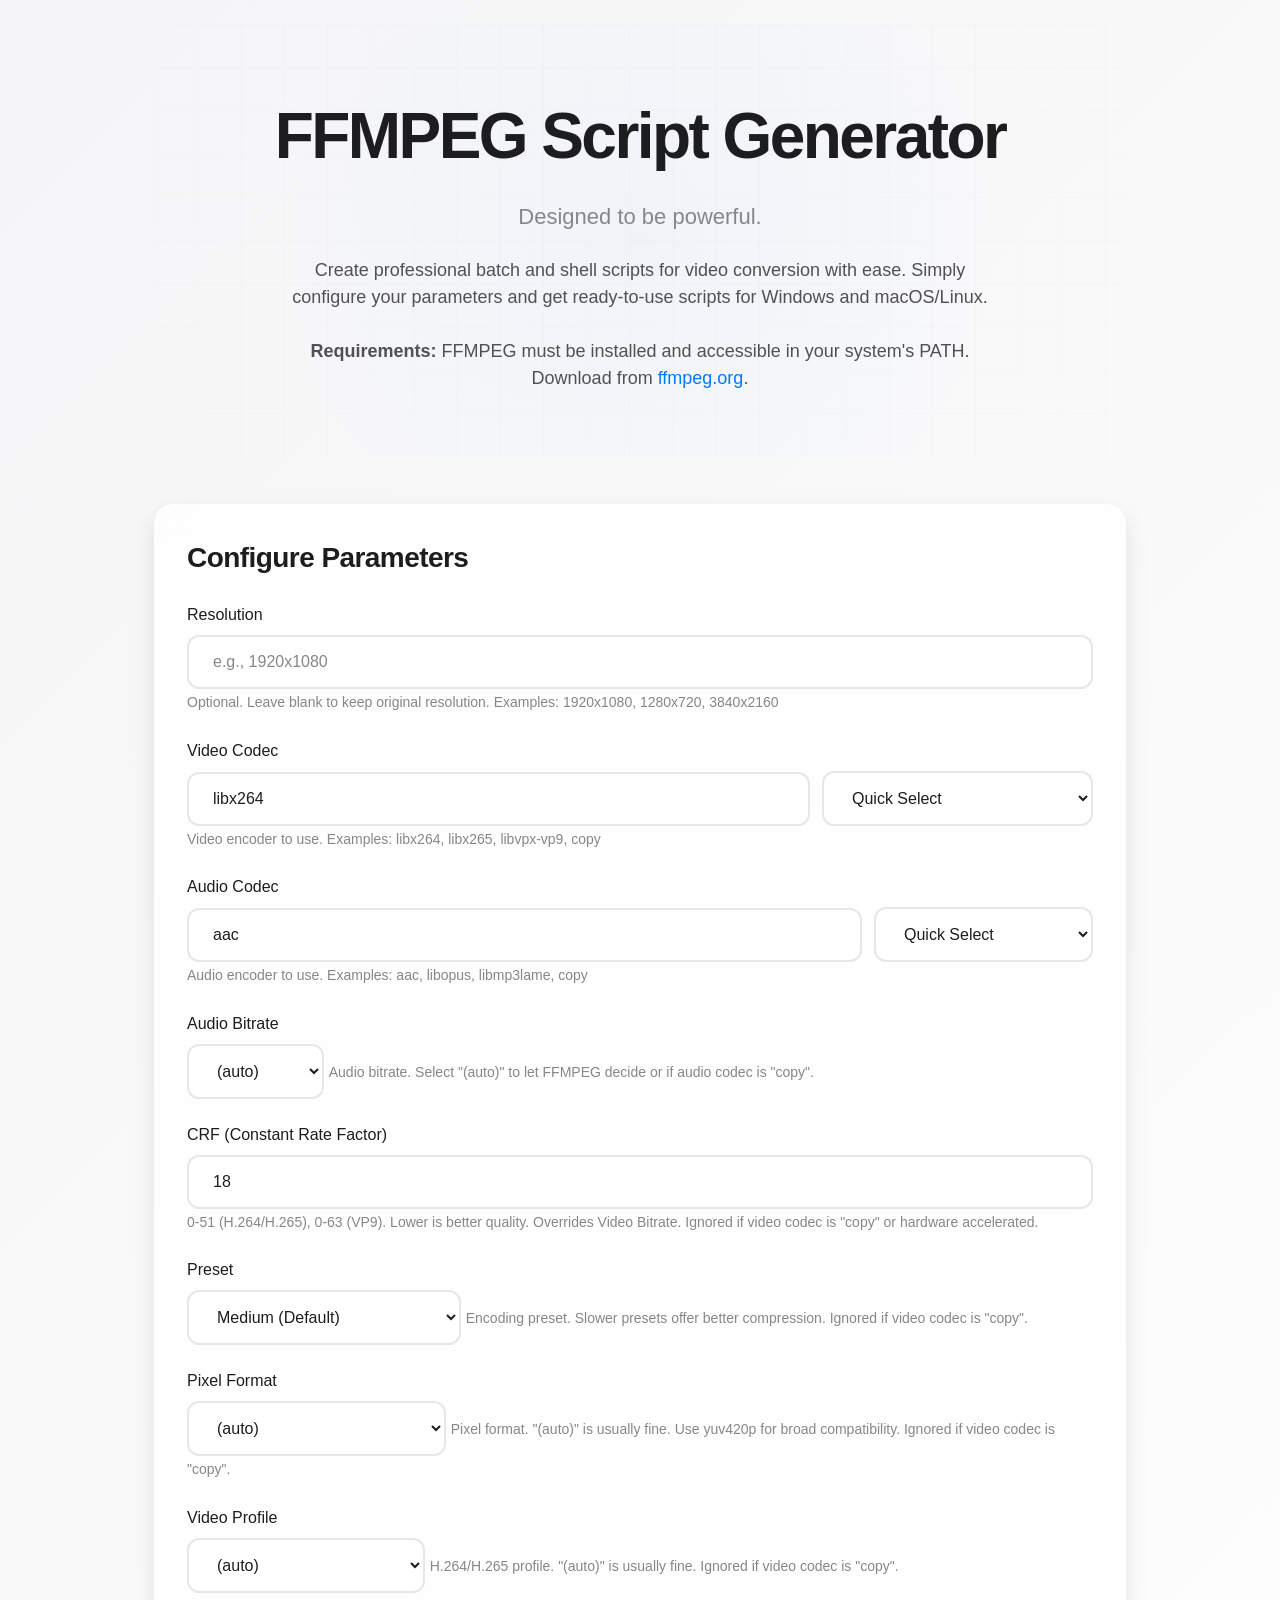
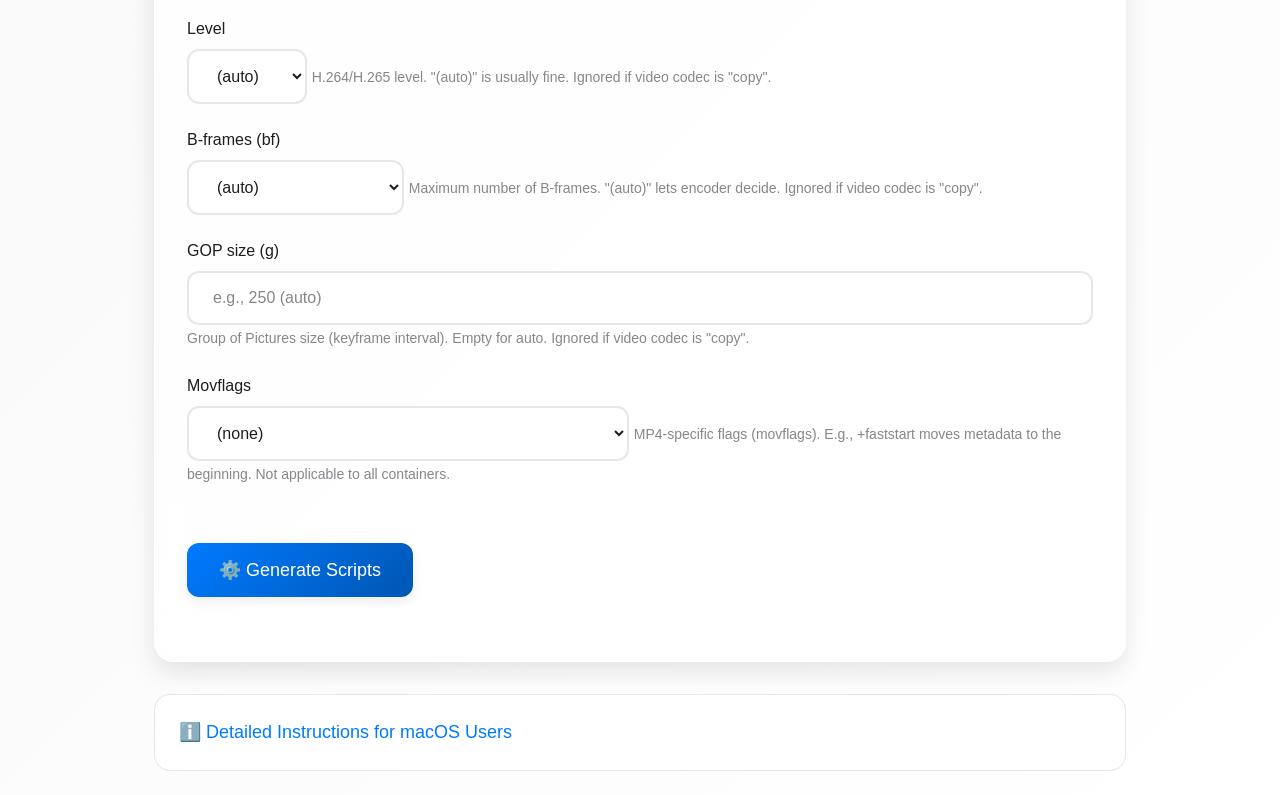
==== index.html @ 4f5d2913 "I've made an update to help diagnose the blank page issue you're experiencing. For this diagnostic s" ====
<!DOCTYPE html>
<html lang="en">
<head>
    <meta charset="UTF-8">
    <meta name="viewport" content="width=device-width, initial-scale=1.0">
    <title>FFMPEG Batch/Shell Script Generator</title>
    <style>
/* Apple-inspired Design System */
:root {
    --apple-black: #1d1d1f;
    --apple-gray-1: #86868b;
    --apple-gray-2: #515154;
    --apple-gray-3: #424245;
    --apple-gray-4: #2c2c2e;
    --apple-gray-5: #1c1c1e;
    --apple-gray-6: #f5f5f7;
    --apple-white: #ffffff;
    --apple-blue: #007aff;
    --apple-blue-dark: #0056b3;
    --apple-green: #30d158;
    --apple-surface: rgba(255, 255, 255, 0.8);
    --apple-surface-dark: rgba(28, 28, 30, 0.8);

    /* Spacing system */
    --spacing-xs: 8px;
    --spacing-sm: 12px;
    --spacing-md: 16px;
    --spacing-lg: 24px;
    --spacing-xl: 32px;
    --spacing-2xl: 48px;
    --spacing-3xl: 64px;

    /* Border radius */
    --radius-sm: 8px;
    --radius-md: 12px;
    --radius-lg: 16px;
    --radius-xl: 20px;

    /* Shadows */
    --shadow-sm: 0 1px 3px rgba(0, 0, 0, 0.05);
    --shadow-md: 0 4px 12px rgba(0, 0, 0, 0.08);
    --shadow-lg: 0 10px 25px rgba(0, 0, 0, 0.1);
    --shadow-xl: 0 25px 50px rgba(0, 0, 0, 0.12);
}

/* Global Reset & Base */
* {
    box-sizing: border-box;
    margin: 0;
    padding: 0;
}

html {
    scroll-behavior: smooth;
}

body {
    font-family: -apple-system, BlinkMacSystemFont, "SF Pro Display", "SF Pro Text", "Segoe UI", Roboto, sans-serif;
    background: linear-gradient(135deg, var(--apple-gray-6) 0%, #ffffff 100%);
    color: var(--apple-black);
    line-height: 1.5;
    font-size: 17px;
    -webkit-font-smoothing: antialiased;
    -moz-osx-font-smoothing: grayscale;
    min-height: 100vh;
    overflow-x: hidden;
}

/* Container */
.container {
    max-width: 1020px;
    margin: 0 auto;
    padding: var(--spacing-lg);
    position: relative;
    z-index: 1;
}

/* Hero Section */
.hero {
    text-align: center;
    padding: var(--spacing-3xl) 0;
    margin-bottom: var(--spacing-2xl);
    background: radial-gradient(circle at center, rgba(0, 122, 255, 0.03) 0%, transparent 70%);
    border-radius: var(--radius-xl);
    position: relative;
    overflow: hidden;
}

.hero::before {
    content: '';
    position: absolute;
    top: 0;
    left: 0;
    right: 0;
    bottom: 0;
    background: url('data:image/svg+xml,<svg xmlns="http://www.w3.org/2000/svg" viewBox="0 0 100 100"><defs><pattern id="grid" width="10" height="10" patternUnits="userSpaceOnUse"><path d="M 10 0 L 0 0 0 10" fill="none" stroke="rgba(134,134,139,0.1)" stroke-width="0.5"/></pattern></defs><rect width="100" height="100" fill="url(%23grid)"/></svg>');
    opacity: 0.3;
    animation: gridMove 20s linear infinite;
}

@keyframes gridMove {
    0% { transform: translate(0, 0); }
    100% { transform: translate(-10px, -10px); }
}

.hero h1 {
    font-size: clamp(2.5rem, 5vw, 4rem);
    font-weight: 700;
    letter-spacing: -0.04em;
    color: var(--apple-black);
    margin-bottom: var(--spacing-md);
    position: relative;
    z-index: 1;
}

.hero .subtitle {
    font-size: 1.375rem;
    font-weight: 400;
    color: var(--apple-gray-1);
    max-width: 600px;
    margin: 0 auto var(--spacing-lg);
    position: relative;
    z-index: 1;
}

.hero .description {
    font-size: 1.125rem;
    color: var(--apple-gray-2);
    max-width: 700px;
    margin: 0 auto;
    position: relative;
    z-index: 1;
}

.hero .ffmpeg-link {
    color: var(--apple-blue);
    text-decoration: none;
    font-weight: 500;
    transition: all 0.2s ease;
}

.hero .ffmpeg-link:hover {
    color: var(--apple-blue-dark);
    text-decoration: underline;
}

/* Section Cards */
.section-card {
    background: var(--apple-surface);
    backdrop-filter: blur(20px) saturate(180%);
    border: 1px solid rgba(255, 255, 255, 0.2);
    border-radius: var(--radius-xl);
    padding: var(--spacing-xl);
    margin-bottom: var(--spacing-xl);
    box-shadow: var(--shadow-lg);
    transition: all 0.3s cubic-bezier(0.4, 0, 0.2, 1);
    position: relative;
    overflow: hidden;
}

.section-card::before {
    content: '';
    position: absolute;
    top: 0;
    left: 0;
    right: 0;
    height: 1px;
    background: linear-gradient(90deg, transparent, rgba(255, 255, 255, 0.8), transparent);
}

.section-card:hover {
    transform: translateY(-2px);
    box-shadow: var(--shadow-xl);
}

.section-title {
    font-size: 1.75rem;
    font-weight: 600;
    color: var(--apple-black);
    margin-bottom: var(--spacing-lg);
    letter-spacing: -0.02em;
}

/* Form Styling */
.form-group {
    margin-bottom: var(--spacing-lg);
    animation: fadeInUp 0.6s ease forwards;
    opacity: 0;
    transform: translateY(20px);
}

.form-group:nth-child(1) { animation-delay: 0.1s; }
.form-group:nth-child(2) { animation-delay: 0.2s; }
.form-group:nth-child(3) { animation-delay: 0.3s; }
.form-group:nth-child(4) { animation-delay: 0.4s; }
.form-group:nth-child(5) { animation-delay: 0.5s; }
.form-group:nth-child(6) { animation-delay: 0.6s; }
.form-group:nth-child(7) { animation-delay: 0.7s; }
.form-group:nth-child(8) { animation-delay: 0.8s; }
.form-group:nth-child(9) { animation-delay: 0.9s; }
.form-group:nth-child(10) { animation-delay: 1.0s; }
.form-group:nth-child(11) { animation-delay: 1.1s; }
.form-group:nth-child(12) { animation-delay: 1.2s; }


@keyframes fadeInUp {
    to {
        opacity: 1;
        transform: translateY(0);
    }
}

.form-label {
    display: block;
    font-size: 1rem;
    font-weight: 500;
    color: var(--apple-black);
    margin-bottom: var(--spacing-xs);
    transition: color 0.2s ease;
}

.form-input {
    width: 100%;
    padding: var(--spacing-md) var(--spacing-lg);
    border: 2px solid rgba(134, 134, 139, 0.2);
    border-radius: var(--radius-md);
    background: rgba(255, 255, 255, 0.9);
    font-size: 1rem;
    font-family: inherit;
    color: var(--apple-black);
    transition: all 0.2s cubic-bezier(0.4, 0, 0.2, 1);
    outline: none;
    backdrop-filter: blur(10px);
}

.form-input:focus {
    border-color: var(--apple-blue);
    background: var(--apple-white);
    box-shadow: 0 0 0 4px rgba(0, 122, 255, 0.1);
    transform: scale(1.01);
}

.form-input::placeholder {
    color: var(--apple-gray-1);
}

/* Input Group with Dropdown */
.input-group {
    display: flex;
    gap: var(--spacing-sm);
    align-items: flex-end;
}

.input-group .form-input {
    flex: 1;
}

.form-select {
    padding: var(--spacing-md) var(--spacing-lg);
    border: 2px solid rgba(134, 134, 139, 0.2);
    border-radius: var(--radius-md);
    background: rgba(255, 255, 255, 0.9);
    font-size: 1rem;
    font-family: inherit;
    color: var(--apple-black);
    transition: all 0.2s cubic-bezier(0.4, 0, 0.2, 1);
    outline: none;
    backdrop-filter: blur(10px);
    cursor: pointer;
    min-width: 120px;
}

.form-select:focus {
    border-color: var(--apple-blue);
    background: var(--apple-white);
    box-shadow: 0 0 0 4px rgba(0, 122, 255, 0.1);
}

.form-help {
    font-size: 0.875rem;
    color: var(--apple-gray-1);
    margin-top: var(--spacing-xs);
    line-height: 1.4;
}

/* Button Styling */
.btn-primary {
    display: inline-flex;
    align-items: center;
    justify-content: center;
    gap: var(--spacing-xs);
    padding: var(--spacing-md) var(--spacing-xl);
    font-size: 1.125rem;
    font-weight: 500;
    color: var(--apple-white);
    background: linear-gradient(135deg, var(--apple-blue) 0%, #0056b3 100%);
    border: none;
    border-radius: var(--radius-md);
    cursor: pointer;
    transition: all 0.2s cubic-bezier(0.4, 0, 0.2, 1);
    text-decoration: none;
    position: relative;
    overflow: hidden;
    box-shadow: var(--shadow-md);
    margin: var(--spacing-xl) auto;
    min-width: 200px;
}

.btn-primary::before {
    content: '';
    position: absolute;
    top: 0;
    left: -100%;
    width: 100%;
    height: 100%;
    background: linear-gradient(90deg, transparent, rgba(255, 255, 255, 0.2), transparent);
    transition: left 0.5s ease;
}

.btn-primary:hover {
    transform: translateY(-2px);
    box-shadow: var(--shadow-lg);
}

.btn-primary:hover::before {
    left: 100%;
}

.btn-primary:active {
    transform: translateY(0);
}

.btn-secondary {
    width: 100%;
    padding: var(--spacing-sm) var(--spacing-md);
    font-size: 0.95rem;
    font-weight: 500;
    color: var(--apple-blue);
    background: rgba(0, 122, 255, 0.08);
    border: 1px solid rgba(0, 122, 255, 0.2);
    border-radius: var(--radius-sm);
    cursor: pointer;
    transition: all 0.2s ease;
    margin-top: var(--spacing-md);
}

.btn-secondary:hover {
    background: rgba(0, 122, 255, 0.12);
    border-color: rgba(0, 122, 255, 0.3);
}

/* Script Output */
.script-grid {
    display: grid;
    grid-template-columns: repeat(auto-fit, minmax(400px, 1fr));
    gap: var(--spacing-xl);
    margin-top: var(--spacing-xl);
}

.script-output {
    background: var(--apple-surface);
    backdrop-filter: blur(20px) saturate(180%);
    border: 1px solid rgba(255, 255, 255, 0.2);
    border-radius: var(--radius-lg);
    padding: var(--spacing-lg);
    box-shadow: var(--shadow-md);
    transition: all 0.3s ease;
    animation: slideInUp 0.6s ease forwards;
    opacity: 0;
    transform: translateY(30px);
}

.script-output:nth-child(1) { animation-delay: 0.1s; }
.script-output:nth-child(2) { animation-delay: 0.2s; }

@keyframes slideInUp {
    to {
        opacity: 1;
        transform: translateY(0);
    }
}

.script-title {
    font-size: 1.25rem;
    font-weight: 600;
    color: var(--apple-black);
    margin-bottom: var(--spacing-sm);
    display: flex;
    align-items: center;
    gap: var(--spacing-xs);
}

.script-description {
    font-size: 0.95rem;
    color: var(--apple-gray-2);
    margin-bottom: var(--spacing-md);
    line-height: 1.4;
}

.script-textarea {
    width: 100%;
    height: 300px;
    padding: var(--spacing-md);
    border: 1px solid rgba(134, 134, 139, 0.2);
    border-radius: var(--radius-sm);
    background: rgba(28, 28, 30, 0.95);
    color: var(--apple-green);
    font-family: 'SF Mono', 'Monaco', 'Cascadia Code', 'Roboto Mono', monospace;
    font-size: 0.875rem;
    line-height: 1.5;
    resize: vertical;
    outline: none;
    transition: all 0.2s ease;
}

.script-textarea:focus {
    border-color: var(--apple-blue);
    box-shadow: 0 0 0 3px rgba(0, 122, 255, 0.1);
}

/* Instructions Collapsible */
.instructions {
    margin-top: var(--spacing-xl);
    border: 1px solid rgba(134, 134, 139, 0.2);
    border-radius: var(--radius-lg);
    background: var(--apple-surface);
    backdrop-filter: blur(20px) saturate(180%);
    overflow: hidden;
    transition: all 0.3s ease;
}

.instructions[open] {
    box-shadow: var(--shadow-md);
}

.instructions summary {
    padding: var(--spacing-lg);
    font-size: 1.125rem;
    font-weight: 500;
    color: var(--apple-blue);
    cursor: pointer;
    list-style: none;
    display: flex;
    align-items: center;
    gap: var(--spacing-sm);
    transition: all 0.2s ease;
    user-select: none;
}

.instructions summary:hover {
    background: rgba(0, 122, 255, 0.05);
}

.instructions summary::-webkit-details-marker {
    display: none;
}

.instructions-content {
    padding: 0 var(--spacing-lg) var(--spacing-lg);
    border-top: 1px solid rgba(134, 134, 139, 0.1);
    animation: expandContent 0.3s ease forwards;
}

@keyframes expandContent {
    from {
        opacity: 0;
        transform: translateY(-10px);
    }
    to {
        opacity: 1;
        transform: translateY(0);
    }
}

.instructions h4 {
    font-size: 1.125rem;
    font-weight: 600;
    color: var(--apple-black);
    margin-bottom: var(--spacing-md);
}

.instructions ol {
    padding-left: var(--spacing-lg);
    color: var(--apple-gray-2);
}

.instructions li {
    margin-bottom: var(--spacing-sm);
    line-height: 1.5;
}

.instructions code {
    background: rgba(134, 134, 139, 0.15);
    padding: 2px 6px;
    border-radius: 4px;
    font-family: 'SF Mono', 'Monaco', 'Cascadia Code', 'Roboto Mono', monospace;
    font-size: 0.875rem;
    color: var(--apple-black);
}

/* Loading Animation */
.loading {
    display: inline-flex;
    align-items: center;
    gap: var(--spacing-xs);
}

.loading-dots {
    display: flex;
    gap: 4px;
}

.loading-dot {
    width: 4px;
    height: 4px;
    border-radius: 50%;
    background: currentColor;
    animation: loadingDot 1.5s ease-in-out infinite;
}

.loading-dot:nth-child(1) { animation-delay: 0s; }
.loading-dot:nth-child(2) { animation-delay: 0.2s; }
.loading-dot:nth-child(3) { animation-delay: 0.4s; }

@keyframes loadingDot {
    0%, 80%, 100% { opacity: 0.3; transform: scale(0.8); }
    40% { opacity: 1; transform: scale(1); }
}

/* Success Animation */
.success {
    color: var(--apple-green);
}

/* Responsive Design */
@media (max-width: 768px) {
    .container {
        padding: var(--spacing-md);
    }

    .hero {
        padding: var(--spacing-xl) 0;
    }

    .hero h1 {
        font-size: 2.5rem;
    }

    .script-grid {
        grid-template-columns: 1fr;
        gap: var(--spacing-lg);
    }

    .section-card {
        padding: var(--spacing-lg);
    }

    .btn-primary {
        width: 100%;
    }

    .input-group {
        flex-direction: column;
        align-items: stretch;
    }

    .form-select {
        min-width: auto;
        margin-bottom: var(--spacing-sm);
    }
}

@media (max-width: 480px) {
    .hero h1 {
        font-size: 2rem;
    }

    .hero .subtitle {
        font-size: 1.125rem;
    }

    .script-grid {
        grid-template-columns: 1fr;
    }
}

/* Accessibility */
@media (prefers-reduced-motion: reduce) {
    * {
        animation: none !important;
        transition: none !important;
    }
}

/* Dark mode support */
@media (prefers-color-scheme: dark) {
    :root {
        --apple-surface: rgba(28, 28, 30, 0.8);
        --apple-gray-6: #1c1c1e;
    }

    body {
        background: linear-gradient(135deg, var(--apple-gray-5) 0%, var(--apple-gray-4) 100%);
        color: var(--apple-white);
    }

    .hero h1,
    .section-title,
    .form-label {
        color: var(--apple-white);
    }
}
    </style>
</head>
<body>
    <div class="container">
        <!-- Hero Section -->
        <section class="hero">
            <h1>FFMPEG Script Generator</h1>
            <p class="subtitle">Designed to be powerful.</p>
            <p class="description">
                Create professional batch and shell scripts for video conversion with ease.
                Simply configure your parameters and get ready-to-use scripts for Windows and macOS/Linux.
                <br><br>
                <strong>Requirements:</strong> FFMPEG must be installed and accessible in your system's PATH.
                Download from <a href="https://ffmpeg.org/download.html" target="_blank" class="ffmpeg-link">ffmpeg.org</a>.
            </p>
        </section>

        <!-- Input Parameters -->
        <section class="section-card">
            <h2 class="section-title">Configure Parameters</h2>
            <form id="paramsForm">
                <div class="form-group">
                    <label for="resolution" class="form-label">Resolution</label>
                    <input type="text" id="resolution" class="form-input" placeholder="e.g., 1920x1080">
                    <small class="form-help">Optional. Leave blank to keep original resolution. Examples: 1920x1080, 1280x720, 3840x2160</small>
                </div>

                <div class="form-group">
                    <label for="videoCodec" class="form-label">Video Codec</label>
                    <div class="input-group">
                        <input type="text" id="videoCodec" class="form-input" value="libx264">
                        <select id="videoCodecSelect" class="form-select">
                            <option value="">Quick Select</option>
                            <option value="libx264">H.264 (libx264)</option>
                            <option value="libx265">H.265 (libx265)</option>
                            <option value="libvpx-vp9">VP9 (libvpx-vp9)</option>
                            <option value="av1_nvenc">AV1 (NVIDIA NVENC)</option>
                            <option value="h264_nvenc">H.264 (NVIDIA NVENC)</option>
                            <option value="hevc_nvenc">H.265 (NVIDIA NVENC)</option>
                            <option value="h264_videotoolbox">H.264 (Apple VideoToolbox)</option>
                            <option value="hevc_videotoolbox">H.265 (Apple VideoToolbox)</option>
                            <option value="copy">Copy (no re-encode)</option>
                        </select>
                    </div>
                    <small class="form-help">Video encoder to use. Examples: libx264, libx265, libvpx-vp9, copy</small>
                </div>

                <div class="form-group">
                    <label for="audioCodec" class="form-label">Audio Codec</label>
                    <div class="input-group">
                        <input type="text" id="audioCodec" class="form-input" value="aac">
                        <select id="audioCodecSelect" class="form-select">
                            <option value="">Quick Select</option>
                            <option value="aac">AAC</option>
                            <option value="libopus">Opus (libopus)</option>
                            <option value="libmp3lame">MP3 (libmp3lame)</option>
                            <option value="ac3">AC3</option>
                            <option value="eac3">E-AC3</option>
                            <option value="flac">FLAC (Lossless)</option>
                            <option value="alac">ALAC (Lossless)</option>
                            <option value="copy">Copy (no re-encode)</option>
                        </select>
                    </div>
                    <small class="form-help">Audio encoder to use. Examples: aac, libopus, libmp3lame, copy</small>
                </div>

                <div class="form-group">
                    <label for="audioBitrateOption" class="form-label">Audio Bitrate</label>
                    <select id="audioBitrateOption" class="form-select">
                        <option value="">(auto)</option>
                        <option value="96k">96 kbps</option>
                        <option value="128k">128 kbps</option>
                        <option value="160k">160 kbps</option>
                        <option value="192k">192 kbps</option>
                        <option value="256k">256 kbps</option>
                        <option value="320k">320 kbps</option>
                    </select>
                    <small class="form-help">Audio bitrate. Select "(auto)" to let FFMPEG decide or if audio codec is "copy".</small>
                </div>

                <div class="form-group">
                    <label for="crfValue" class="form-label">CRF (Constant Rate Factor)</label>
                    <input type="number" id="crfValue" class="form-input" placeholder="e.g., 18 (H.264/5), 30 (VP9)" value="18">
                    <small class="form-help">0-51 (H.264/H.265), 0-63 (VP9). Lower is better quality. Overrides Video Bitrate. Ignored if video codec is "copy" or hardware accelerated.</small>
                </div>

                <div class="form-group">
                    <label for="presetOption" class="form-label">Preset</label>
                    <select id="presetOption" class="form-select">
                        <option value="medium">Medium (Default)</option>
                        <option value="ultrafast">Ultrafast</option>
                        <option value="superfast">Superfast</option>
                        <option value="veryfast">Veryfast</option>
                        <option value="faster">Faster</option>
                        <option value="fast">Fast</option>
                        <option value="slow">Slow</option>
                        <option value="slower">Slower</option>
                        <option value="veryslow">Veryslow</option>
                        <option value="placebo">Placebo (not recommended)</option>
                    </select>
                    <small class="form-help">Encoding preset. Slower presets offer better compression. Ignored if video codec is "copy".</small>
                </div>

                <div class="form-group">
                    <label for="pixelFormatOption" class="form-label">Pixel Format</label>
                    <select id="pixelFormatOption" class="form-select">
                        <option value="">(auto)</option>
                        <option value="yuv420p">yuv420p (Most Common)</option>
                        <option value="yuv420p10le">yuv420p10le (10-bit)</option>
                        <option value="yuv444p">yuv444p</option>
                        <option value="nv12">nv12</option>
                        <option value="p010le">p010le (10-bit for NVENC)</option>
                    </select>
                    <small class="form-help">Pixel format. "(auto)" is usually fine. Use yuv420p for broad compatibility. Ignored if video codec is "copy".</small>
                </div>

                <div class="form-group">
                    <label for="videoProfileOption" class="form-label">Video Profile</label>
                    <select id="videoProfileOption" class="form-select">
                        <option value="">(auto)</option>
                        <option value="baseline">Baseline</option>
                        <option value="main">Main</option>
                        <option value="high">High</option>
                        <option value="high10">High 10 (10-bit)</option>
                        <option value="main10">Main 10 (10-bit, HEVC)</option>
                        <!-- Add other relevant profiles as needed -->
                    </select>
                    <small class="form-help">H.264/H.265 profile. "(auto)" is usually fine. Ignored if video codec is "copy".</small>
                </div>

                <div class="form-group">
                    <label for="levelOption" class="form-label">Level</label>
                    <select id="levelOption" class="form-select">
                        <option value="">(auto)</option>
                        <option value="3.0">3.0</option>
                        <option value="3.1">3.1</option>
                        <option value="3.2">3.2</option>
                        <option value="4.0">4.0</option>
                        <option value="4.1">4.1</option>
                        <option value="4.2">4.2</option>
                        <option value="5.0">5.0</option>
                        <option value="5.1">5.1</option>
                        <option value="5.2">5.2</option>
                        <option value="6.0">6.0</option>
                        <option value="6.1">6.1</option>
                        <option value="6.2">6.2</option>
                    </select>
                    <small class="form-help">H.264/H.265 level. "(auto)" is usually fine. Ignored if video codec is "copy".</small>
                </div>

                <div class="form-group">
                    <label for="bfOption" class="form-label">B-frames (bf)</label>
                    <select id="bfOption" class="form-select">
                        <option value="">(auto)</option>
                        <option value="0">0</option>
                        <option value="1">1</option>
                        <option value="2">2</option>
                        <option value="3">3 (Common Default)</option>
                        <option value="4">4</option>
                        <option value="5">5</option>
                        <option value="8">8</option>
                        <option value="16">16 (Max for H.264)</option>
                    </select>
                    <small class="form-help">Maximum number of B-frames. "(auto)" lets encoder decide. Ignored if video codec is "copy".</small>
                </div>

                <div class="form-group">
                    <label for="gopSizeOption" class="form-label">GOP size (g)</label>
                    <input type="number" id="gopSizeOption" class="form-input" placeholder="e.g., 250 (auto)">
                    <small class="form-help">Group of Pictures size (keyframe interval). Empty for auto. Ignored if video codec is "copy".</small>
                </div>

                <div class="form-group">
                    <label for="movflagsOption" class="form-label">Movflags</label>
                    <select id="movflagsOption" class="form-select">
                        <option value="">(none)</option>
                        <option value="faststart">+faststart (for web streaming)</option>
                        <option value="rtphint">+rtphint (for RTP streaming)</option>
                        <option value="frag_keyframe+empty_moov">+frag_keyframe+empty_moov (for fragmented MP4)</option>
                    </select>
                    <small class="form-help">MP4-specific flags (movflags). E.g., +faststart moves metadata to the beginning. Not applicable to all containers.</small>
                </div>

            </form>

            <button type="button" id="generateBtn" class="btn-primary">
                <span id="btnText">⚙️ Generate Scripts</span>
            </button>
        </section>

        <!-- Generated Scripts -->
        <section class="section-card" id="scriptsSection" style="display: none;">
            <h2 class="section-title">Generated Scripts</h2>
            <div class="script-grid">
                <div class="script-output">
                    <h3 class="script-title">🪟 Windows Batch Script</h3>
                    <p class="script-description">
                        Save as <code>.bat</code> file (e.g., <code>convert_video.bat</code>).
                        Drag and drop video files onto the script to convert them.
                    </p>
                    <textarea id="windowsScript" class="script-textarea" readonly placeholder="Windows batch script will appear here..."></textarea>
                    <button type="button" id="copyWindowsBtn" class="btn-secondary">📄 Copy Windows Script</button>
                </div>

                <div class="script-output">
                    <h3 class="script-title">🐧 Linux/macOS Shell Script</h3>
                    <p class="script-description">
                        Save as <code>.sh</code> file (e.g., <code>convert_video.sh</code>).
                        Make executable with <code>chmod +x convert_video.sh</code>.
                    </p>
                    <textarea id="linuxScript" class="script-textarea" readonly placeholder="Linux/macOS shell script will appear here..."></textarea>
                    <button type="button" id="copyLinuxBtn" class="btn-secondary">📄 Copy Linux Script</button>
                </div>
            </div>
        </section>

        <!-- Instructions -->
        <details class="instructions">
            <summary>ℹ️ Detailed Instructions for macOS Users</summary>
            <div class="instructions-content">
                <h4>Using Shell Scripts on macOS</h4>
                <p>The Linux Shell Script generated above works perfectly on macOS. Follow these steps:</p>
                <ol>
                    <li>Open <strong>Terminal</strong> (found in <code>/Applications/Utilities/</code> or search with Spotlight)</li>
                    <li>Navigate to your script's location: <code>cd ~/Downloads</code></li>
                    <li>Make the script executable: <code>chmod +x your_script.sh</code></li>
                    <li>Run the script: <code>./your_script.sh video1.mp4 video2.mkv</code></li>
                    <li><strong>Install FFMPEG:</strong> Use Homebrew: <code>brew install ffmpeg</code>
                        <br>Don't have Homebrew? Install it from <a href="https://brew.sh/" target="_blank">brew.sh</a></li>
                </ol>
            </div>
        </details>
    </div>

    <script>
        <!-- JavaScript execution disabled for testing -->
   </script>
</body>
</html>
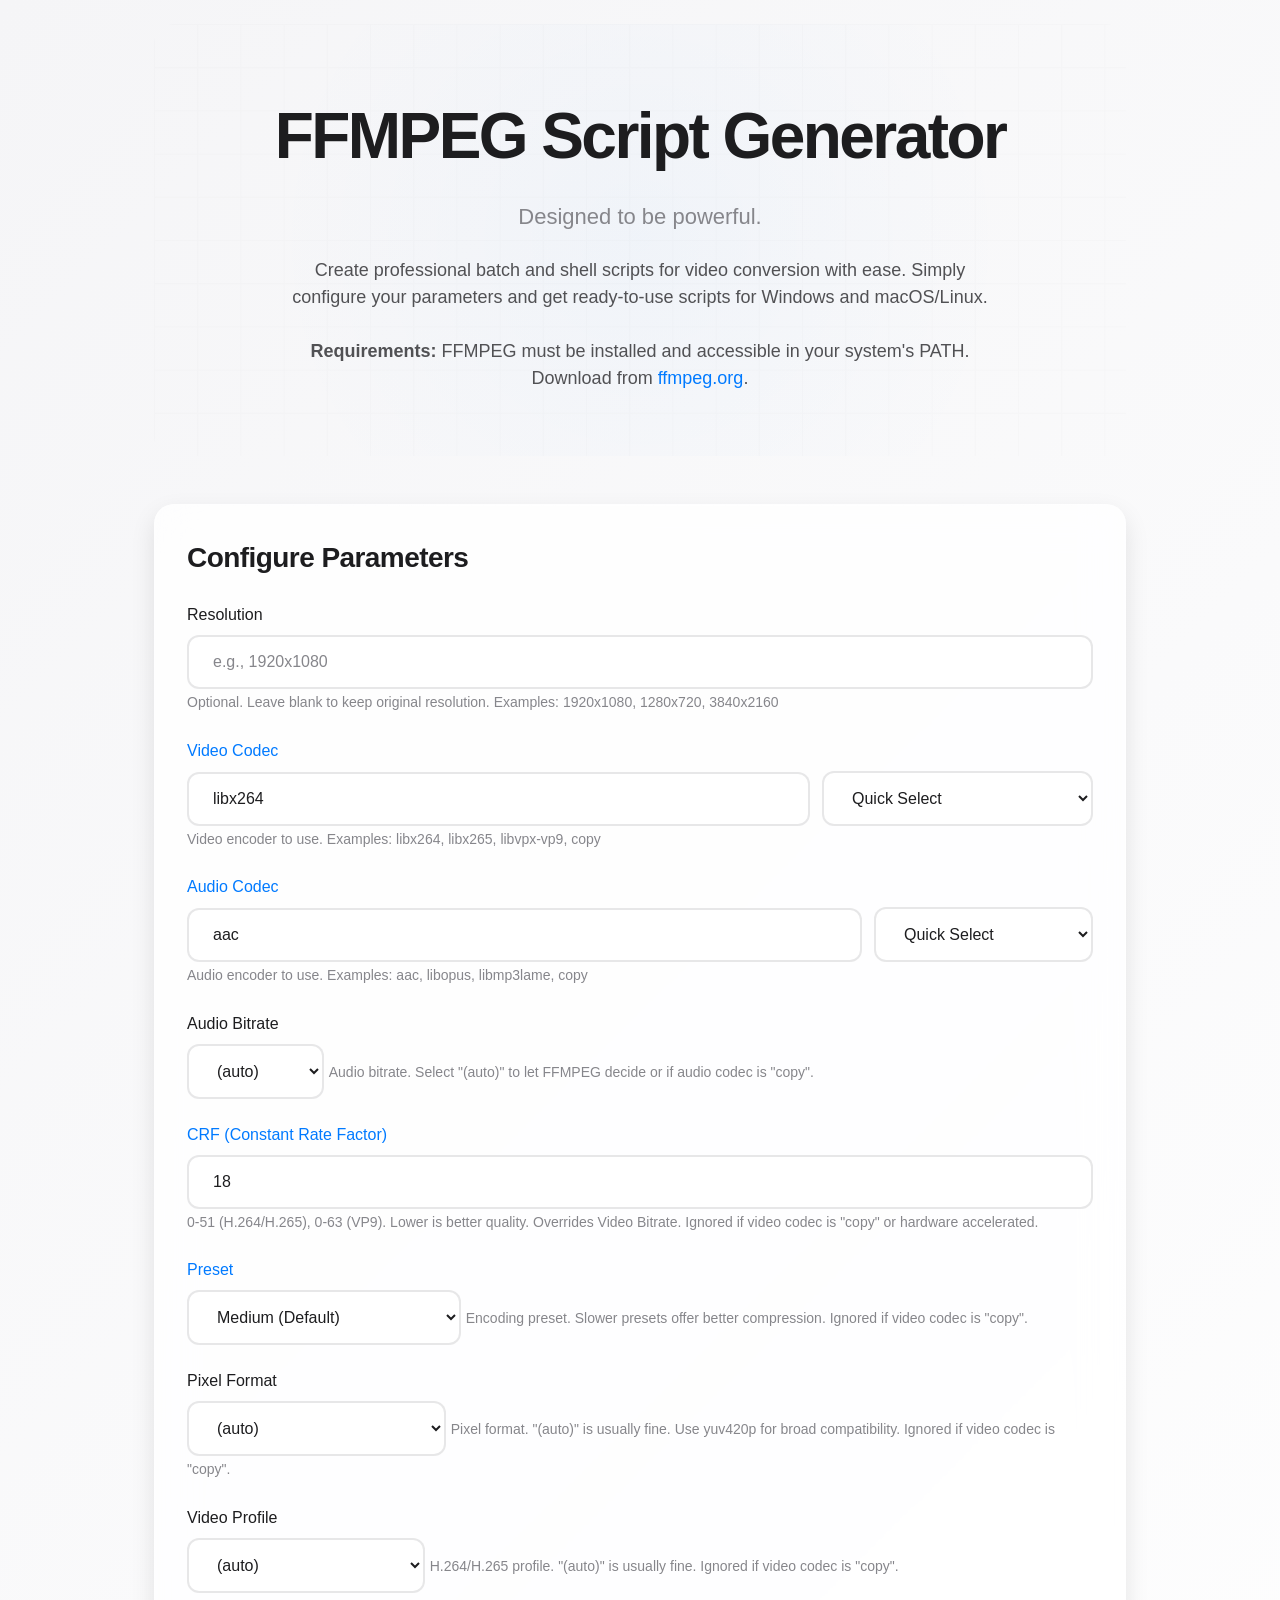
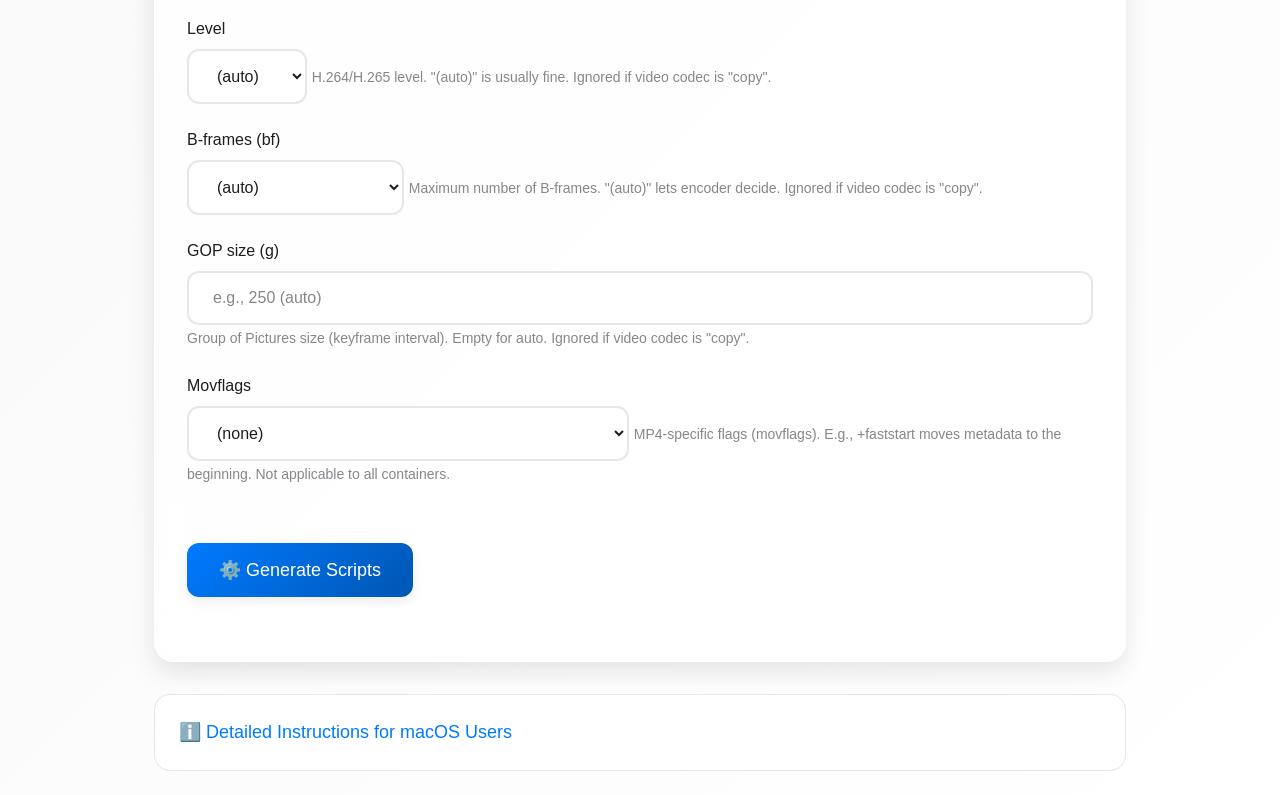
==== commit 28264c84: "The `inputs.forEach` loop, which handles dynamic styling of input field labels, has been re-enabled " ====
--- a/index.html
+++ b/index.html
@@ -845,7 +845,455 @@
     </div>
 
     <script>
-        <!-- JavaScript execution disabled for testing -->
+        'use strict';
+
+        document.addEventListener('DOMContentLoaded', function() {
+            // DOM Elements
+            const resolutionEl = document.getElementById('resolution');
+            const videoCodecEl = document.getElementById('videoCodec');
+            const videoCodecSelectEl = document.getElementById('videoCodecSelect');
+            const audioCodecEl = document.getElementById('audioCodec');
+            const audioCodecSelectEl = document.getElementById('audioCodecSelect');
+            const audioBitrateOptionEl = document.getElementById('audioBitrateOption');
+            const crfValueEl = document.getElementById('crfValue');
+            const presetOptionEl = document.getElementById('presetOption');
+            const pixelFormatOptionEl = document.getElementById('pixelFormatOption');
+            const videoProfileOptionEl = document.getElementById('videoProfileOption');
+            const levelOptionEl = document.getElementById('levelOption');
+            const bfOptionEl = document.getElementById('bfOption');
+            const gopSizeOptionEl = document.getElementById('gopSizeOption');
+            const movflagsOptionEl = document.getElementById('movflagsOption');
+
+            const generateBtn = document.getElementById('generateBtn');
+            const btnText = document.getElementById('btnText');
+            const windowsScriptArea = document.getElementById('windowsScript');
+            const linuxScriptArea = document.getElementById('linuxScript');
+            const copyWindowsBtn = document.getElementById('copyWindowsBtn');
+            const copyLinuxBtn = document.getElementById('copyLinuxBtn');
+            const scriptsSection = document.getElementById('scriptsSection');
+
+            // Helper function to handle quick select for codecs
+            function setupCodecQuickSelect(textInputEl, selectInputEl) {
+                if (selectInputEl) {
+                    selectInputEl.addEventListener('change', function() {
+                        const selectedValue = this.value;
+                        if (selectedValue) {
+                            textInputEl.value = selectedValue;
+                            textInputEl.focus();
+                            textInputEl.dispatchEvent(new Event('input', { bubbles: true }));
+                            this.value = ''; // Reset select
+                        }
+                    });
+                }
+            }
+
+            // setupCodecQuickSelect(videoCodecEl, videoCodecSelectEl); // Call for videoCodecSelectEl remains commented
+            setupCodecQuickSelect(audioCodecEl, audioCodecSelectEl); // Call for audioCodecSelectEl remains active
+
+            // Generate FFMPEG Command
+            function generateFfmpegCommand(params) {
+                const commandParts = ['ffmpeg', '-y'];
+                commandParts.push('-i', '"$INPUT_FILE"');
+
+                if (params.resolution) {
+                    commandParts.push('-s', params.resolution);
+                }
+
+                // Video Codec specific handling
+                const isVideoCopy = params.videoCodec.toLowerCase() === 'copy';
+
+                commandParts.push('-c:v', params.videoCodec || 'libx264');
+
+                if (!isVideoCopy) { // Parameters below are ignored if video is copied
+                    if (params.crf && !params.videoCodec.includes('nvenc') && !params.videoCodec.includes('videotoolbox')) { // CRF for software encoders
+                        commandParts.push('-crf', params.crf);
+                    }
+                    if (params.preset) {
+                        commandParts.push('-preset', params.preset);
+                    }
+                    if (params.pixelFormat) {
+                        commandParts.push('-pix_fmt', params.pixelFormat);
+                    }
+                    if (params.videoProfile) {
+                        commandParts.push('-profile:v', params.videoProfile);
+                    }
+                    if (params.level) {
+                        commandParts.push('-level:v', params.level); // -level:v is more specific
+                    }
+                    if (params.bf) {
+                        commandParts.push('-bf', params.bf);
+                    }
+                    if (params.gopSize) {
+                        commandParts.push('-g', params.gopSize);
+                    }
+                }
+
+                // Audio Codec specific handling
+                const isAudioCopy = params.audioCodec.toLowerCase() === 'copy';
+                commandParts.push('-c:a', params.audioCodec || 'aac');
+
+                if (!isAudioCopy && params.audioBitrate) { // Audio bitrate ignored if audio is copied
+                    commandParts.push('-b:a', params.audioBitrate);
+                }
+
+                if (params.movflags) {
+                    commandParts.push('-movflags', params.movflags);
+                }
+
+                commandParts.push('"$OUTPUT_FILE_REENCODED"');
+                return commandParts.join(' ');
+            }
+
+            // Generate Windows Script (remains largely the same)
+            function generateWindowsScript(ffmpegCommand) {
+                return `@echo off
+REM FFMPEG Video Conversion Script for Windows
+REM Drag and drop video files onto this script to convert them
+REM Generated by FFMPEG Script Generator
+
+SETLOCAL ENABLEDELAYEDEXPANSION
+
+echo.
+echo ========================================
+echo    FFMPEG Video Conversion Tool
+echo ========================================
+echo.
+
+if "%~1"=="" (
+    echo No files provided. Please drag and drop video files onto this script.
+    echo.
+    pause
+    exit /b 1
+)
+
+REM Loop through all dragged files
+FOR %%A IN (%*) DO (
+    echo Processing: "%%~nxA"
+    echo.
+
+    REM Get file components
+    SET "INPUT_FILE_PATH=%%~A"
+    SET "BASENAME=%%~nA"
+    SET "EXTENSION=%%~xA"
+
+    REM Create output filename
+    SET "OUTPUT_FILENAME=!BASENAME!_reencoded!EXTENSION!"
+
+    echo Input:  "%%~nxA"
+    echo Output: "!OUTPUT_FILENAME!"
+    echo.
+
+    REM Prepare FFMPEG command
+    SET "FFMPEG_CMD=${ffmpegCommand}"
+    SET "CMD_TEMP=!FFMPEG_CMD:"$INPUT_FILE"="%%~A"!"
+    SET "FINAL_CMD=!CMD_TEMP:"$OUTPUT_FILE_REENCODED"="!OUTPUT_FILENAME!"!"
+
+    REM Execute conversion
+    echo Executing: !FINAL_CMD!
+    echo.
+    !FINAL_CMD!
+
+    if !ERRORLEVEL! EQU 0 (
+        echo ✓ Successfully converted: "%%~nxA"
+    ) else (
+        echo ✗ Error converting: "%%~nxA"
+    )
+    echo.
+    echo ----------------------------------------
+    echo.
+)
+
+echo All files processed.
+echo.
+pause`;
+            }
+
+            // Generate Linux Script (remains largely the same)
+            function generateLinuxScript(ffmpegCommand) {
+                const escapedCommand = ffmpegCommand.replace(/`/g, '\\`');
+
+                return `#!/bin/bash
+# FFMPEG Video Conversion Script for Linux/macOS
+# Usage: ./script.sh file1.mp4 file2.mkv ...
+# Generated by FFMPEG Script Generator
+
+set -euo pipefail
+
+echo
+echo "========================================"
+echo "    FFMPEG Video Conversion Tool"
+echo "========================================"
+echo
+
+if [ "$#" -eq 0 ]; then
+    echo "No files provided."
+    echo
+    echo "Usage: $0 file1.mp4 file2.mkv ..."
+   echo
+   exit 1
+fi
+
+# Check if ffmpeg is installed
+if ! command -v ffmpeg &> /dev/null; then
+   echo "Error: FFMPEG is not installed or not in PATH."
+   echo "Please install FFMPEG first:"
+   echo "  macOS: brew install ffmpeg"
+   echo "  Ubuntu/Debian: sudo apt install ffmpeg"
+   echo
+   exit 1
+fi
+
+for file in "$@"; do
+   echo "Processing: \\"$(basename "$file")\\""
+   echo
+
+   # Check if file exists
+   if [ ! -f "$file" ]; then
+       echo "Warning: File not found: \\"$file\\""
+       echo "Skipping..."
+       echo
+       continue
+   fi
+
+   # Get filename components
+   FILENAME_WITH_EXT="$(basename "$file")"
+   FILENAME_NO_EXT="\${FILENAME_WITH_EXT%.*}"
+   EXTENSION="\${FILENAME_WITH_EXT##*.}"
+
+   # Handle files without extensions
+   if [ "$FILENAME_WITH_EXT" = "$EXTENSION" ]; then
+       OUTPUT_FILENAME="\${FILENAME_WITH_EXT}_reencoded"
+   else
+       OUTPUT_FILENAME="\${FILENAME_NO_EXT}_reencoded.\${EXTENSION}"
+   fi
+
+   echo "Input:  \\"$FILENAME_WITH_EXT\\""
+   echo "Output: \\"$OUTPUT_FILENAME\\""
+   echo
+
+   # Skip if output file already exists
+   if [ -f "$OUTPUT_FILENAME" ]; then
+       echo "Warning: Output file already exists: \\"$OUTPUT_FILENAME\\""
+       echo "Skipping to avoid overwrite..."
+       echo
+       continue
+   fi
+
+   # Prepare FFMPEG command
+   FFMPEG_COMMAND_TEMPLATE="${escapedCommand}"
+
+   # Replace placeholders safely
+   CURRENT_FFMPEG_COMMAND="\${FFMPEG_COMMAND_TEMPLATE//\\"\\$INPUT_FILE\\"/\\"$file\\"}"
+   CURRENT_FFMPEG_COMMAND="\${CURRENT_FFMPEG_COMMAND//\\"\\$OUTPUT_FILE_REENCODED\\"/\\"$OUTPUT_FILENAME\\"}"
+
+   echo "Executing: $CURRENT_FFMPEG_COMMAND"
+   echo
+
+   # Execute conversion
+   if eval "$CURRENT_FFMPEG_COMMAND"; then
+       echo "✓ Successfully converted: \\"$FILENAME_WITH_EXT\\""
+   else
+       echo "✗ Error converting: \\"$FILENAME_WITH_EXT\\""
+   fi
+
+   echo
+   echo "----------------------------------------"
+   echo
+done
+
+echo "All files processed."
+echo`;
+           }
+
+           // Copy to Clipboard Function
+           async function copyToClipboard(text, button, originalText) {
+               try {
+                   if (navigator.clipboard) {
+                       await navigator.clipboard.writeText(text);
+                       button.innerHTML = '<span class="success">✓ Copied!</span>';
+                       button.disabled = true;
+
+                       setTimeout(() => {
+                           button.innerHTML = originalText;
+                           button.disabled = false;
+                       }, 2000);
+                   } else {
+                       // Fallback for older browsers
+                       const textArea = document.createElement('textarea');
+                       textArea.value = text;
+                       textArea.style.position = 'fixed';
+                       textArea.style.opacity = '0';
+                       document.body.appendChild(textArea);
+                       textArea.select();
+                       document.execCommand('copy');
+                       document.body.removeChild(textArea);
+
+                       button.innerHTML = '<span class="success">✓ Copied!</span>';
+                       setTimeout(() => {
+                           button.innerHTML = originalText;
+                       }, 2000);
+                   }
+               } catch (err) {
+                   console.error('Failed to copy:', err);
+                   button.innerHTML = '✗ Copy Failed';
+                   setTimeout(() => {
+                       button.innerHTML = originalText;
+                   }, 2000);
+               }
+           }
+
+           // Show Loading Animation
+           function showLoading() {
+               btnText.innerHTML = `
+                   <span class="loading">
+                       <span>Generating</span>
+                       <span class="loading-dots">
+                           <span class="loading-dot"></span>
+                           <span class="loading-dot"></span>
+                           <span class="loading-dot"></span>
+                       </span>
+                   </span>
+               `;
+               generateBtn.disabled = true;
+           }
+
+           // Hide Loading Animation
+           function hideLoading() {
+               btnText.innerHTML = '⚙️ Generate Scripts';
+               generateBtn.disabled = false;
+           }
+
+           // Show Scripts Section with Animation
+           function showScriptsSection() {
+               scriptsSection.style.display = 'block';
+               setTimeout(() => {
+                   scriptsSection.scrollIntoView({
+                       behavior: 'smooth',
+                       block: 'start'
+                   });
+               }, 100);
+           }
+
+           // Handle Generate Scripts
+           function handleGenerateScripts() {
+               showLoading();
+
+               setTimeout(() => {
+                   const params = {
+                       resolution: resolutionEl.value.trim(),
+                       videoCodec: videoCodecEl.value.trim() || 'libx264',
+                       audioCodec: audioCodecEl.value.trim() || 'aac',
+                       audioBitrate: audioBitrateOptionEl.value,
+                       crf: crfValueEl.value.trim(),
+                       preset: presetOptionEl.value,
+                       pixelFormat: pixelFormatOptionEl.value,
+                       videoProfile: videoProfileOptionEl.value,
+                       level: levelOptionEl.value,
+                       bf: bfOptionEl.value,
+                       gopSize: gopSizeOptionEl.value.trim(),
+                       movflags: movflagsOptionEl.value
+                   };
+
+                   // Validate CRF and GOP size (must be numbers if provided)
+                   if (params.crf && isNaN(parseFloat(params.crf))) {
+                       alert("CRF value must be a number.");
+                       hideLoading();
+                       return;
+                   }
+                   if (params.gopSize && (isNaN(parseInt(params.gopSize)) || parseInt(params.gopSize) <= 0)) {
+                       alert("GOP size must be a positive number.");
+                       hideLoading();
+                       return;
+                   }
+
+                   console.log('Parameters:', params);
+
+                   const ffmpegCommand = generateFfmpegCommand(params);
+                   console.log('FFMPEG Command:', ffmpegCommand);
+
+                   const windowsScript = generateWindowsScript(ffmpegCommand);
+                   const linuxScript = generateLinuxScript(ffmpegCommand);
+
+                   windowsScriptArea.value = windowsScript;
+                   linuxScriptArea.value = linuxScript;
+
+                   hideLoading();
+                   showScriptsSection();
+               }, 800);
+           }
+
+           // Event Listeners
+           // /* // Temporarily remove the start of the main comment block
+           if (generateBtn) {
+               generateBtn.addEventListener('click', handleGenerateScripts);
+           }
+           /* // Re-start comment block for subsequent listeners
+           if (copyWindowsBtn) {
+               copyWindowsBtn.addEventListener('click', () => {
+                   copyToClipboard(
+                       windowsScriptArea.value,
+                       copyWindowsBtn,
+                       '📄 Copy Windows Script'
+                   );
+               });
+           }
+
+           if (copyLinuxBtn) {
+               copyLinuxBtn.addEventListener('click', () => {
+                   copyToClipboard(
+                       linuxScriptArea.value,
+                       copyLinuxBtn,
+                       '📄 Copy Linux Script'
+                   );
+               });
+           }
+
+           document.addEventListener('keydown', (e) => {
+               if (e.key === 'Enter' && (e.ctrlKey || e.metaKey)) {
+                   e.preventDefault();
+                   handleGenerateScripts();
+               }
+           });
+
+           window.addEventListener('scroll', () => {
+               const scrolled = window.pageYOffset;
+               const hero = document.querySelector('.hero');
+               if (hero) {
+                   hero.style.transform = `translateY(${scrolled * 0.1}px)`;
+               }
+           });
+           */
+
+           const inputs = [
+               resolutionEl, videoCodecEl, audioCodecEl, crfValueEl, gopSizeOptionEl,
+               audioBitrateOptionEl, presetOptionEl, pixelFormatOptionEl,
+               videoProfileOptionEl, levelOptionEl, bfOptionEl, movflagsOptionEl
+           ];
+           // /* // Remove surrounding comment
+           inputs.forEach(input => {
+               if (input) {
+                   const eventType = (input.tagName === 'SELECT' || input.type === 'number') ? 'change' : 'input';
+                   input.addEventListener(eventType, (e) => {
+                       const label = document.querySelector(`label[for="${e.target.id}"]`);
+                       if (label) {
+                           if (e.target.value.trim() && e.target.value.trim() !== '(auto)' && e.target.value.trim() !== '(none)') {
+                               label.style.color = 'var(--apple-blue)';
+                           } else {
+                               label.style.color = 'var(--apple-black)'; // Or your default label color
+                           }
+                       }
+                   });
+                   // Initial check in case of pre-filled values
+                   if (input.value.trim() && input.value.trim() !== '(auto)' && input.value.trim() !== '(none)') {
+                        const label = document.querySelector(`label[for="${input.id}"]`);
+                        if (label) label.style.color = 'var(--apple-blue)';
+                   }
+               }
+           });
+           // */ // Remove surrounding comment
+
+           console.log('FFMPEG Script Generator initialized successfully with all features!');
+       });
    </script>
 </body>
 </html>
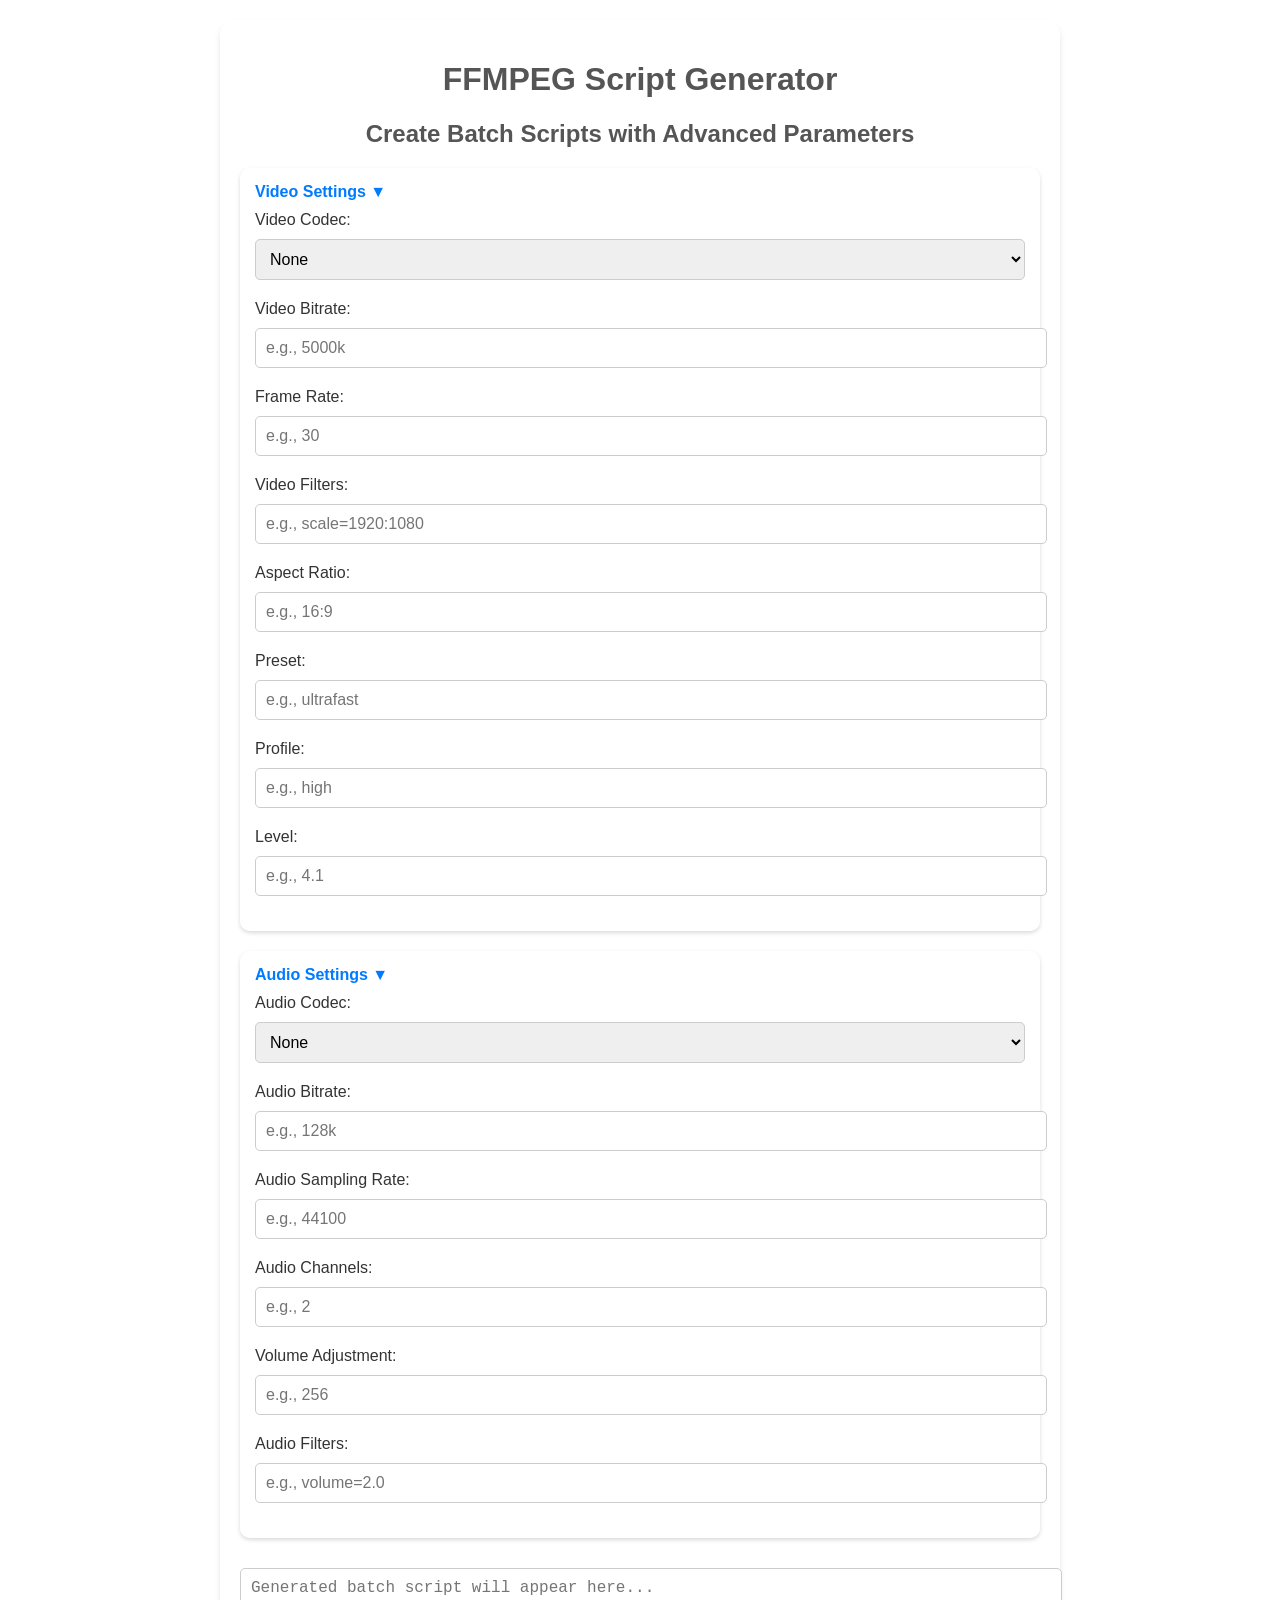
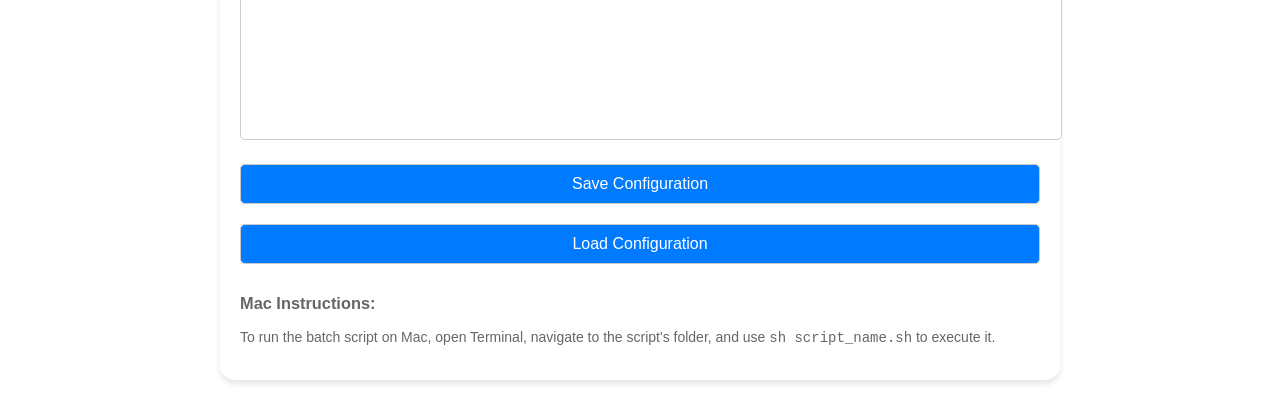
==== commit 0f4a2ed7: "Update index.html Fuck everything" ====
--- a/index.html
+++ b/index.html
@@ -3,1297 +3,303 @@
 <head>
     <meta charset="UTF-8">
     <meta name="viewport" content="width=device-width, initial-scale=1.0">
-    <title>FFMPEG Batch/Shell Script Generator</title>
+    <title>FFMPEG Script Generator</title>
     <style>
-/* Apple-inspired Design System */
-:root {
-    --apple-black: #1d1d1f;
-    --apple-gray-1: #86868b;
-    --apple-gray-2: #515154;
-    --apple-gray-3: #424245;
-    --apple-gray-4: #2c2c2e;
-    --apple-gray-5: #1c1c1e;
-    --apple-gray-6: #f5f5f7;
-    --apple-white: #ffffff;
-    --apple-blue: #007aff;
-    --apple-blue-dark: #0056b3;
-    --apple-green: #30d158;
-    --apple-surface: rgba(255, 255, 255, 0.8);
-    --apple-surface-dark: rgba(28, 28, 30, 0.8);
-
-    /* Spacing system */
-    --spacing-xs: 8px;
-    --spacing-sm: 12px;
-    --spacing-md: 16px;
-    --spacing-lg: 24px;
-    --spacing-xl: 32px;
-    --spacing-2xl: 48px;
-    --spacing-3xl: 64px;
-
-    /* Border radius */
-    --radius-sm: 8px;
-    --radius-md: 12px;
-    --radius-lg: 16px;
-    --radius-xl: 20px;
-
-    /* Shadows */
-    --shadow-sm: 0 1px 3px rgba(0, 0, 0, 0.05);
-    --shadow-md: 0 4px 12px rgba(0, 0, 0, 0.08);
-    --shadow-lg: 0 10px 25px rgba(0, 0, 0, 0.1);
-    --shadow-xl: 0 25px 50px rgba(0, 0, 0, 0.12);
-}
-
-/* Global Reset & Base */
-* {
-    box-sizing: border-box;
-    margin: 0;
-    padding: 0;
-}
-
-html {
-    scroll-behavior: smooth;
-}
-
-body {
-    font-family: -apple-system, BlinkMacSystemFont, "SF Pro Display", "SF Pro Text", "Segoe UI", Roboto, sans-serif;
-    background: linear-gradient(135deg, var(--apple-gray-6) 0%, #ffffff 100%);
-    color: var(--apple-black);
-    line-height: 1.5;
-    font-size: 17px;
-    -webkit-font-smoothing: antialiased;
-    -moz-osx-font-smoothing: grayscale;
-    min-height: 100vh;
-    overflow-x: hidden;
-}
-
-/* Container */
-.container {
-    max-width: 1020px;
-    margin: 0 auto;
-    padding: var(--spacing-lg);
-    position: relative;
-    z-index: 1;
-}
-
-/* Hero Section */
-.hero {
-    text-align: center;
-    padding: var(--spacing-3xl) 0;
-    margin-bottom: var(--spacing-2xl);
-    background: radial-gradient(circle at center, rgba(0, 122, 255, 0.03) 0%, transparent 70%);
-    border-radius: var(--radius-xl);
-    position: relative;
-    overflow: hidden;
-}
-
-.hero::before {
-    content: '';
-    position: absolute;
-    top: 0;
-    left: 0;
-    right: 0;
-    bottom: 0;
-    background: url('data:image/svg+xml,<svg xmlns="http://www.w3.org/2000/svg" viewBox="0 0 100 100"><defs><pattern id="grid" width="10" height="10" patternUnits="userSpaceOnUse"><path d="M 10 0 L 0 0 0 10" fill="none" stroke="rgba(134,134,139,0.1)" stroke-width="0.5"/></pattern></defs><rect width="100" height="100" fill="url(%23grid)"/></svg>');
-    opacity: 0.3;
-    animation: gridMove 20s linear infinite;
-}
-
-@keyframes gridMove {
-    0% { transform: translate(0, 0); }
-    100% { transform: translate(-10px, -10px); }
-}
-
-.hero h1 {
-    font-size: clamp(2.5rem, 5vw, 4rem);
-    font-weight: 700;
-    letter-spacing: -0.04em;
-    color: var(--apple-black);
-    margin-bottom: var(--spacing-md);
-    position: relative;
-    z-index: 1;
-}
-
-.hero .subtitle {
-    font-size: 1.375rem;
-    font-weight: 400;
-    color: var(--apple-gray-1);
-    max-width: 600px;
-    margin: 0 auto var(--spacing-lg);
-    position: relative;
-    z-index: 1;
-}
-
-.hero .description {
-    font-size: 1.125rem;
-    color: var(--apple-gray-2);
-    max-width: 700px;
-    margin: 0 auto;
-    position: relative;
-    z-index: 1;
-}
-
-.hero .ffmpeg-link {
-    color: var(--apple-blue);
-    text-decoration: none;
-    font-weight: 500;
-    transition: all 0.2s ease;
-}
-
-.hero .ffmpeg-link:hover {
-    color: var(--apple-blue-dark);
-    text-decoration: underline;
-}
-
-/* Section Cards */
-.section-card {
-    background: var(--apple-surface);
-    backdrop-filter: blur(20px) saturate(180%);
-    border: 1px solid rgba(255, 255, 255, 0.2);
-    border-radius: var(--radius-xl);
-    padding: var(--spacing-xl);
-    margin-bottom: var(--spacing-xl);
-    box-shadow: var(--shadow-lg);
-    transition: all 0.3s cubic-bezier(0.4, 0, 0.2, 1);
-    position: relative;
-    overflow: hidden;
-}
-
-.section-card::before {
-    content: '';
-    position: absolute;
-    top: 0;
-    left: 0;
-    right: 0;
-    height: 1px;
-    background: linear-gradient(90deg, transparent, rgba(255, 255, 255, 0.8), transparent);
-}
-
-.section-card:hover {
-    transform: translateY(-2px);
-    box-shadow: var(--shadow-xl);
-}
-
-.section-title {
-    font-size: 1.75rem;
-    font-weight: 600;
-    color: var(--apple-black);
-    margin-bottom: var(--spacing-lg);
-    letter-spacing: -0.02em;
-}
-
-/* Form Styling */
-.form-group {
-    margin-bottom: var(--spacing-lg);
-    animation: fadeInUp 0.6s ease forwards;
-    opacity: 0;
-    transform: translateY(20px);
-}
-
-.form-group:nth-child(1) { animation-delay: 0.1s; }
-.form-group:nth-child(2) { animation-delay: 0.2s; }
-.form-group:nth-child(3) { animation-delay: 0.3s; }
-.form-group:nth-child(4) { animation-delay: 0.4s; }
-.form-group:nth-child(5) { animation-delay: 0.5s; }
-.form-group:nth-child(6) { animation-delay: 0.6s; }
-.form-group:nth-child(7) { animation-delay: 0.7s; }
-.form-group:nth-child(8) { animation-delay: 0.8s; }
-.form-group:nth-child(9) { animation-delay: 0.9s; }
-.form-group:nth-child(10) { animation-delay: 1.0s; }
-.form-group:nth-child(11) { animation-delay: 1.1s; }
-.form-group:nth-child(12) { animation-delay: 1.2s; }
-
-
-@keyframes fadeInUp {
-    to {
-        opacity: 1;
-        transform: translateY(0);
-    }
-}
-
-.form-label {
-    display: block;
-    font-size: 1rem;
-    font-weight: 500;
-    color: var(--apple-black);
-    margin-bottom: var(--spacing-xs);
-    transition: color 0.2s ease;
-}
-
-.form-input {
-    width: 100%;
-    padding: var(--spacing-md) var(--spacing-lg);
-    border: 2px solid rgba(134, 134, 139, 0.2);
-    border-radius: var(--radius-md);
-    background: rgba(255, 255, 255, 0.9);
-    font-size: 1rem;
-    font-family: inherit;
-    color: var(--apple-black);
-    transition: all 0.2s cubic-bezier(0.4, 0, 0.2, 1);
-    outline: none;
-    backdrop-filter: blur(10px);
-}
-
-.form-input:focus {
-    border-color: var(--apple-blue);
-    background: var(--apple-white);
-    box-shadow: 0 0 0 4px rgba(0, 122, 255, 0.1);
-    transform: scale(1.01);
-}
-
-.form-input::placeholder {
-    color: var(--apple-gray-1);
-}
-
-/* Input Group with Dropdown */
-.input-group {
-    display: flex;
-    gap: var(--spacing-sm);
-    align-items: flex-end;
-}
-
-.input-group .form-input {
-    flex: 1;
-}
-
-.form-select {
-    padding: var(--spacing-md) var(--spacing-lg);
-    border: 2px solid rgba(134, 134, 139, 0.2);
-    border-radius: var(--radius-md);
-    background: rgba(255, 255, 255, 0.9);
-    font-size: 1rem;
-    font-family: inherit;
-    color: var(--apple-black);
-    transition: all 0.2s cubic-bezier(0.4, 0, 0.2, 1);
-    outline: none;
-    backdrop-filter: blur(10px);
-    cursor: pointer;
-    min-width: 120px;
-}
-
-.form-select:focus {
-    border-color: var(--apple-blue);
-    background: var(--apple-white);
-    box-shadow: 0 0 0 4px rgba(0, 122, 255, 0.1);
-}
-
-.form-help {
-    font-size: 0.875rem;
-    color: var(--apple-gray-1);
-    margin-top: var(--spacing-xs);
-    line-height: 1.4;
-}
-
-/* Button Styling */
-.btn-primary {
-    display: inline-flex;
-    align-items: center;
-    justify-content: center;
-    gap: var(--spacing-xs);
-    padding: var(--spacing-md) var(--spacing-xl);
-    font-size: 1.125rem;
-    font-weight: 500;
-    color: var(--apple-white);
-    background: linear-gradient(135deg, var(--apple-blue) 0%, #0056b3 100%);
-    border: none;
-    border-radius: var(--radius-md);
-    cursor: pointer;
-    transition: all 0.2s cubic-bezier(0.4, 0, 0.2, 1);
-    text-decoration: none;
-    position: relative;
-    overflow: hidden;
-    box-shadow: var(--shadow-md);
-    margin: var(--spacing-xl) auto;
-    min-width: 200px;
-}
-
-.btn-primary::before {
-    content: '';
-    position: absolute;
-    top: 0;
-    left: -100%;
-    width: 100%;
-    height: 100%;
-    background: linear-gradient(90deg, transparent, rgba(255, 255, 255, 0.2), transparent);
-    transition: left 0.5s ease;
-}
-
-.btn-primary:hover {
-    transform: translateY(-2px);
-    box-shadow: var(--shadow-lg);
-}
-
-.btn-primary:hover::before {
-    left: 100%;
-}
-
-.btn-primary:active {
-    transform: translateY(0);
-}
-
-.btn-secondary {
-    width: 100%;
-    padding: var(--spacing-sm) var(--spacing-md);
-    font-size: 0.95rem;
-    font-weight: 500;
-    color: var(--apple-blue);
-    background: rgba(0, 122, 255, 0.08);
-    border: 1px solid rgba(0, 122, 255, 0.2);
-    border-radius: var(--radius-sm);
-    cursor: pointer;
-    transition: all 0.2s ease;
-    margin-top: var(--spacing-md);
-}
-
-.btn-secondary:hover {
-    background: rgba(0, 122, 255, 0.12);
-    border-color: rgba(0, 122, 255, 0.3);
-}
-
-/* Script Output */
-.script-grid {
-    display: grid;
-    grid-template-columns: repeat(auto-fit, minmax(400px, 1fr));
-    gap: var(--spacing-xl);
-    margin-top: var(--spacing-xl);
-}
-
-.script-output {
-    background: var(--apple-surface);
-    backdrop-filter: blur(20px) saturate(180%);
-    border: 1px solid rgba(255, 255, 255, 0.2);
-    border-radius: var(--radius-lg);
-    padding: var(--spacing-lg);
-    box-shadow: var(--shadow-md);
-    transition: all 0.3s ease;
-    animation: slideInUp 0.6s ease forwards;
-    opacity: 0;
-    transform: translateY(30px);
-}
-
-.script-output:nth-child(1) { animation-delay: 0.1s; }
-.script-output:nth-child(2) { animation-delay: 0.2s; }
-
-@keyframes slideInUp {
-    to {
-        opacity: 1;
-        transform: translateY(0);
-    }
-}
-
-.script-title {
-    font-size: 1.25rem;
-    font-weight: 600;
-    color: var(--apple-black);
-    margin-bottom: var(--spacing-sm);
-    display: flex;
-    align-items: center;
-    gap: var(--spacing-xs);
-}
-
-.script-description {
-    font-size: 0.95rem;
-    color: var(--apple-gray-2);
-    margin-bottom: var(--spacing-md);
-    line-height: 1.4;
-}
-
-.script-textarea {
-    width: 100%;
-    height: 300px;
-    padding: var(--spacing-md);
-    border: 1px solid rgba(134, 134, 139, 0.2);
-    border-radius: var(--radius-sm);
-    background: rgba(28, 28, 30, 0.95);
-    color: var(--apple-green);
-    font-family: 'SF Mono', 'Monaco', 'Cascadia Code', 'Roboto Mono', monospace;
-    font-size: 0.875rem;
-    line-height: 1.5;
-    resize: vertical;
-    outline: none;
-    transition: all 0.2s ease;
-}
-
-.script-textarea:focus {
-    border-color: var(--apple-blue);
-    box-shadow: 0 0 0 3px rgba(0, 122, 255, 0.1);
-}
-
-/* Instructions Collapsible */
-.instructions {
-    margin-top: var(--spacing-xl);
-    border: 1px solid rgba(134, 134, 139, 0.2);
-    border-radius: var(--radius-lg);
-    background: var(--apple-surface);
-    backdrop-filter: blur(20px) saturate(180%);
-    overflow: hidden;
-    transition: all 0.3s ease;
-}
-
-.instructions[open] {
-    box-shadow: var(--shadow-md);
-}
-
-.instructions summary {
-    padding: var(--spacing-lg);
-    font-size: 1.125rem;
-    font-weight: 500;
-    color: var(--apple-blue);
-    cursor: pointer;
-    list-style: none;
-    display: flex;
-    align-items: center;
-    gap: var(--spacing-sm);
-    transition: all 0.2s ease;
-    user-select: none;
-}
-
-.instructions summary:hover {
-    background: rgba(0, 122, 255, 0.05);
-}
-
-.instructions summary::-webkit-details-marker {
-    display: none;
-}
-
-.instructions-content {
-    padding: 0 var(--spacing-lg) var(--spacing-lg);
-    border-top: 1px solid rgba(134, 134, 139, 0.1);
-    animation: expandContent 0.3s ease forwards;
-}
-
-@keyframes expandContent {
-    from {
-        opacity: 0;
-        transform: translateY(-10px);
-    }
-    to {
-        opacity: 1;
-        transform: translateY(0);
-    }
-}
-
-.instructions h4 {
-    font-size: 1.125rem;
-    font-weight: 600;
-    color: var(--apple-black);
-    margin-bottom: var(--spacing-md);
-}
-
-.instructions ol {
-    padding-left: var(--spacing-lg);
-    color: var(--apple-gray-2);
-}
-
-.instructions li {
-    margin-bottom: var(--spacing-sm);
-    line-height: 1.5;
-}
-
-.instructions code {
-    background: rgba(134, 134, 139, 0.15);
-    padding: 2px 6px;
-    border-radius: 4px;
-    font-family: 'SF Mono', 'Monaco', 'Cascadia Code', 'Roboto Mono', monospace;
-    font-size: 0.875rem;
-    color: var(--apple-black);
-}
-
-/* Loading Animation */
-.loading {
-    display: inline-flex;
-    align-items: center;
-    gap: var(--spacing-xs);
-}
-
-.loading-dots {
-    display: flex;
-    gap: 4px;
-}
-
-.loading-dot {
-    width: 4px;
-    height: 4px;
-    border-radius: 50%;
-    background: currentColor;
-    animation: loadingDot 1.5s ease-in-out infinite;
-}
-
-.loading-dot:nth-child(1) { animation-delay: 0s; }
-.loading-dot:nth-child(2) { animation-delay: 0.2s; }
-.loading-dot:nth-child(3) { animation-delay: 0.4s; }
-
-@keyframes loadingDot {
-    0%, 80%, 100% { opacity: 0.3; transform: scale(0.8); }
-    40% { opacity: 1; transform: scale(1); }
-}
-
-/* Success Animation */
-.success {
-    color: var(--apple-green);
-}
-
-/* Responsive Design */
-@media (max-width: 768px) {
-    .container {
-        padding: var(--spacing-md);
-    }
-
-    .hero {
-        padding: var(--spacing-xl) 0;
-    }
-
-    .hero h1 {
-        font-size: 2.5rem;
-    }
-
-    .script-grid {
-        grid-template-columns: 1fr;
-        gap: var(--spacing-lg);
-    }
-
-    .section-card {
-        padding: var(--spacing-lg);
-    }
-
-    .btn-primary {
-        width: 100%;
-    }
-
-    .input-group {
-        flex-direction: column;
-        align-items: stretch;
-    }
-
-    .form-select {
-        min-width: auto;
-        margin-bottom: var(--spacing-sm);
-    }
-}
-
-@media (max-width: 480px) {
-    .hero h1 {
-        font-size: 2rem;
-    }
-
-    .hero .subtitle {
-        font-size: 1.125rem;
-    }
-
-    .script-grid {
-        grid-template-columns: 1fr;
-    }
-}
-
-/* Accessibility */
-@media (prefers-reduced-motion: reduce) {
-    * {
-        animation: none !important;
-        transition: none !important;
-    }
-}
-
-/* Dark mode support */
-@media (prefers-color-scheme: dark) {
-    :root {
-        --apple-surface: rgba(28, 28, 30, 0.8);
-        --apple-gray-6: #1c1c1e;
-    }
-
-    body {
-        background: linear-gradient(135deg, var(--apple-gray-5) 0%, var(--apple-gray-4) 100%);
-        color: var(--apple-white);
-    }
-
-    .hero h1,
-    .section-title,
-    .form-label {
-        color: var(--apple-white);
-    }
-}
+        /* General Styling */
+        body {
+            font-family: -apple-system, BlinkMacSystemFont, "Segoe UI", Roboto, "Helvetica Neue", Arial, sans-serif;
+            margin: 0;
+            padding: 0;
+            color: #333;
+            background: url('https://www.zollotech.com/wp-content/uploads/2021/12/iOS-16-wallpaper-gradient-wave-by-Hk3ToN-scaled.jpg') no-repeat center center fixed;
+            background-size: cover;
+            transition: background 0.5s ease-in-out;
+        }
+        body.offline {
+            background: linear-gradient(135deg, #007aff, #5ac8fa, #4cd964, #ff9500, #ff2d55);
+        }
+        h1, h2 {
+            text-align: center;
+            color: #555;
+        }
+        .container {
+            max-width: 800px;
+            margin: 20px auto;
+            padding: 20px;
+            background: rgba(255, 255, 255, 0.8);
+            border-radius: 15px;
+            box-shadow: 0 4px 6px rgba(0, 0, 0, 0.1);
+        }
+        .box {
+            margin-bottom: 20px;
+            padding: 15px;
+            background: rgba(255, 255, 255, 0.75); /* Transparency applied */
+            border-radius: 10px;
+            box-shadow: 0 2px 4px rgba(0, 0, 0, 0.15);
+        }
+        .dropdown, .input-group {
+            margin: 10px 0;
+        }
+        select, input, button, textarea {
+            width: 100%;
+            padding: 10px;
+            font-size: 16px;
+            margin: 10px 0;
+            border: 1px solid #ccc;
+            border-radius: 5px;
+            transition: box-shadow 0.3s;
+        }
+        select:focus, input:focus, button:focus, textarea:focus {
+            box-shadow: 0 0 5px rgba(0, 123, 255, 0.8);
+        }
+        button {
+            background: #007aff;
+            color: #fff;
+            cursor: pointer;
+            transition: background 0.3s;
+        }
+        button:hover {
+            background: #0056b3;
+        }
+        textarea {
+            height: 150px;
+            resize: none;
+        }
+        .instructions {
+            margin-top: 20px;
+            font-size: 14px;
+            color: #666;
+        }
+        .toggle-section {
+            cursor: pointer;
+            font-weight: bold;
+            color: #007aff;
+            margin-bottom: 10px;
+        }
+        .toggle-section:hover {
+            text-decoration: underline;
+        }
+        .hidden {
+            display: none;
+        }
     </style>
 </head>
 <body>
     <div class="container">
-        <!-- Hero Section -->
-        <section class="hero">
-            <h1>FFMPEG Script Generator</h1>
-            <p class="subtitle">Designed to be powerful.</p>
-            <p class="description">
-                Create professional batch and shell scripts for video conversion with ease.
-                Simply configure your parameters and get ready-to-use scripts for Windows and macOS/Linux.
-                <br><br>
-                <strong>Requirements:</strong> FFMPEG must be installed and accessible in your system's PATH.
-                Download from <a href="https://ffmpeg.org/download.html" target="_blank" class="ffmpeg-link">ffmpeg.org</a>.
-            </p>
-        </section>
-
-        <!-- Input Parameters -->
-        <section class="section-card">
-            <h2 class="section-title">Configure Parameters</h2>
-            <form id="paramsForm">
-                <div class="form-group">
-                    <label for="resolution" class="form-label">Resolution</label>
-                    <input type="text" id="resolution" class="form-input" placeholder="e.g., 1920x1080">
-                    <small class="form-help">Optional. Leave blank to keep original resolution. Examples: 1920x1080, 1280x720, 3840x2160</small>
-                </div>
-
-                <div class="form-group">
-                    <label for="videoCodec" class="form-label">Video Codec</label>
-                    <div class="input-group">
-                        <input type="text" id="videoCodec" class="form-input" value="libx264">
-                        <select id="videoCodecSelect" class="form-select">
-                            <option value="">Quick Select</option>
-                            <option value="libx264">H.264 (libx264)</option>
-                            <option value="libx265">H.265 (libx265)</option>
-                            <option value="libvpx-vp9">VP9 (libvpx-vp9)</option>
-                            <option value="av1_nvenc">AV1 (NVIDIA NVENC)</option>
-                            <option value="h264_nvenc">H.264 (NVIDIA NVENC)</option>
-                            <option value="hevc_nvenc">H.265 (NVIDIA NVENC)</option>
-                            <option value="h264_videotoolbox">H.264 (Apple VideoToolbox)</option>
-                            <option value="hevc_videotoolbox">H.265 (Apple VideoToolbox)</option>
-                            <option value="copy">Copy (no re-encode)</option>
-                        </select>
-                    </div>
-                    <small class="form-help">Video encoder to use. Examples: libx264, libx265, libvpx-vp9, copy</small>
-                </div>
-
-                <div class="form-group">
-                    <label for="audioCodec" class="form-label">Audio Codec</label>
-                    <div class="input-group">
-                        <input type="text" id="audioCodec" class="form-input" value="aac">
-                        <select id="audioCodecSelect" class="form-select">
-                            <option value="">Quick Select</option>
-                            <option value="aac">AAC</option>
-                            <option value="libopus">Opus (libopus)</option>
-                            <option value="libmp3lame">MP3 (libmp3lame)</option>
-                            <option value="ac3">AC3</option>
-                            <option value="eac3">E-AC3</option>
-                            <option value="flac">FLAC (Lossless)</option>
-                            <option value="alac">ALAC (Lossless)</option>
-                            <option value="copy">Copy (no re-encode)</option>
-                        </select>
-                    </div>
-                    <small class="form-help">Audio encoder to use. Examples: aac, libopus, libmp3lame, copy</small>
-                </div>
-
-                <div class="form-group">
-                    <label for="audioBitrateOption" class="form-label">Audio Bitrate</label>
-                    <select id="audioBitrateOption" class="form-select">
-                        <option value="">(auto)</option>
-                        <option value="96k">96 kbps</option>
-                        <option value="128k">128 kbps</option>
-                        <option value="160k">160 kbps</option>
-                        <option value="192k">192 kbps</option>
-                        <option value="256k">256 kbps</option>
-                        <option value="320k">320 kbps</option>
+        <h1>FFMPEG Script Generator</h1>
+        <h2>Create Batch Scripts with Advanced Parameters</h2>
+
+        <!-- Video Parameters -->
+        <div class="box">
+            <div class="toggle-section" onclick="toggleSection('video-settings')">Video Settings ▼</div>
+            <div id="video-settings">
+                <div class="dropdown">
+                    <label for="vcodec">Video Codec:</label>
+                    <select id="vcodec">
+                        <option value="">None</option>
+                        <option value="libx264">H.264 (libx264)</option>
+                        <option value="libx265">H.265 (libx265)</option>
+                        <option value="mpeg2video">MPEG-2</option>
+                        <option value="vp9">VP9</option>
                     </select>
-                    <small class="form-help">Audio bitrate. Select "(auto)" to let FFMPEG decide or if audio codec is "copy".</small>
-                </div>
-
-                <div class="form-group">
-                    <label for="crfValue" class="form-label">CRF (Constant Rate Factor)</label>
-                    <input type="number" id="crfValue" class="form-input" placeholder="e.g., 18 (H.264/5), 30 (VP9)" value="18">
-                    <small class="form-help">0-51 (H.264/H.265), 0-63 (VP9). Lower is better quality. Overrides Video Bitrate. Ignored if video codec is "copy" or hardware accelerated.</small>
-                </div>
-
-                <div class="form-group">
-                    <label for="presetOption" class="form-label">Preset</label>
-                    <select id="presetOption" class="form-select">
-                        <option value="medium">Medium (Default)</option>
-                        <option value="ultrafast">Ultrafast</option>
-                        <option value="superfast">Superfast</option>
-                        <option value="veryfast">Veryfast</option>
-                        <option value="faster">Faster</option>
-                        <option value="fast">Fast</option>
-                        <option value="slow">Slow</option>
-                        <option value="slower">Slower</option>
-                        <option value="veryslow">Veryslow</option>
-                        <option value="placebo">Placebo (not recommended)</option>
+                </div>
+                <div class="input-group">
+                    <label for="vb">Video Bitrate:</label>
+                    <input type="text" id="vb" placeholder="e.g., 5000k">
+                </div>
+                <div class="input-group">
+                    <label for="framerate">Frame Rate:</label>
+                    <input type="text" id="framerate" placeholder="e.g., 30">
+                </div>
+                <div class="input-group">
+                    <label for="vf">Video Filters:</label>
+                    <input type="text" id="vf" placeholder="e.g., scale=1920:1080">
+                </div>
+                <div class="input-group">
+                    <label for="aspect">Aspect Ratio:</label>
+                    <input type="text" id="aspect" placeholder="e.g., 16:9">
+                </div>
+                <div class="input-group">
+                    <label for="preset">Preset:</label>
+                    <input type="text" id="preset" placeholder="e.g., ultrafast">
+                </div>
+                <div class="input-group">
+                    <label for="profile">Profile:</label>
+                    <input type="text" id="profile" placeholder="e.g., high">
+                </div>
+                <div class="input-group">
+                    <label for="level">Level:</label>
+                    <input type="text" id="level" placeholder="e.g., 4.1">
+                </div>
+            </div>
+        </div>
+
+        <!-- Audio Parameters -->
+        <div class="box">
+            <div class="toggle-section" onclick="toggleSection('audio-settings')">Audio Settings ▼</div>
+            <div id="audio-settings">
+                <div class="dropdown">
+                    <label for="acodec">Audio Codec:</label>
+                    <select id="acodec">
+                        <option value="">None</option>
+                        <option value="aac">AAC</option>
+                        <option value="libmp3lame">MP3 (libmp3lame)</option>
+                        <option value="opus">Opus</option>
+                        <option value="flac">FLAC</option>
                     </select>
-                    <small class="form-help">Encoding preset. Slower presets offer better compression. Ignored if video codec is "copy".</small>
-                </div>
-
-                <div class="form-group">
-                    <label for="pixelFormatOption" class="form-label">Pixel Format</label>
-                    <select id="pixelFormatOption" class="form-select">
-                        <option value="">(auto)</option>
-                        <option value="yuv420p">yuv420p (Most Common)</option>
-                        <option value="yuv420p10le">yuv420p10le (10-bit)</option>
-                        <option value="yuv444p">yuv444p</option>
-                        <option value="nv12">nv12</option>
-                        <option value="p010le">p010le (10-bit for NVENC)</option>
-                    </select>
-                    <small class="form-help">Pixel format. "(auto)" is usually fine. Use yuv420p for broad compatibility. Ignored if video codec is "copy".</small>
-                </div>
-
-                <div class="form-group">
-                    <label for="videoProfileOption" class="form-label">Video Profile</label>
-                    <select id="videoProfileOption" class="form-select">
-                        <option value="">(auto)</option>
-                        <option value="baseline">Baseline</option>
-                        <option value="main">Main</option>
-                        <option value="high">High</option>
-                        <option value="high10">High 10 (10-bit)</option>
-                        <option value="main10">Main 10 (10-bit, HEVC)</option>
-                        <!-- Add other relevant profiles as needed -->
-                    </select>
-                    <small class="form-help">H.264/H.265 profile. "(auto)" is usually fine. Ignored if video codec is "copy".</small>
-                </div>
-
-                <div class="form-group">
-                    <label for="levelOption" class="form-label">Level</label>
-                    <select id="levelOption" class="form-select">
-                        <option value="">(auto)</option>
-                        <option value="3.0">3.0</option>
-                        <option value="3.1">3.1</option>
-                        <option value="3.2">3.2</option>
-                        <option value="4.0">4.0</option>
-                        <option value="4.1">4.1</option>
-                        <option value="4.2">4.2</option>
-                        <option value="5.0">5.0</option>
-                        <option value="5.1">5.1</option>
-                        <option value="5.2">5.2</option>
-                        <option value="6.0">6.0</option>
-                        <option value="6.1">6.1</option>
-                        <option value="6.2">6.2</option>
-                    </select>
-                    <small class="form-help">H.264/H.265 level. "(auto)" is usually fine. Ignored if video codec is "copy".</small>
-                </div>
-
-                <div class="form-group">
-                    <label for="bfOption" class="form-label">B-frames (bf)</label>
-                    <select id="bfOption" class="form-select">
-                        <option value="">(auto)</option>
-                        <option value="0">0</option>
-                        <option value="1">1</option>
-                        <option value="2">2</option>
-                        <option value="3">3 (Common Default)</option>
-                        <option value="4">4</option>
-                        <option value="5">5</option>
-                        <option value="8">8</option>
-                        <option value="16">16 (Max for H.264)</option>
-                    </select>
-                    <small class="form-help">Maximum number of B-frames. "(auto)" lets encoder decide. Ignored if video codec is "copy".</small>
-                </div>
-
-                <div class="form-group">
-                    <label for="gopSizeOption" class="form-label">GOP size (g)</label>
-                    <input type="number" id="gopSizeOption" class="form-input" placeholder="e.g., 250 (auto)">
-                    <small class="form-help">Group of Pictures size (keyframe interval). Empty for auto. Ignored if video codec is "copy".</small>
-                </div>
-
-                <div class="form-group">
-                    <label for="movflagsOption" class="form-label">Movflags</label>
-                    <select id="movflagsOption" class="form-select">
-                        <option value="">(none)</option>
-                        <option value="faststart">+faststart (for web streaming)</option>
-                        <option value="rtphint">+rtphint (for RTP streaming)</option>
-                        <option value="frag_keyframe+empty_moov">+frag_keyframe+empty_moov (for fragmented MP4)</option>
-                    </select>
-                    <small class="form-help">MP4-specific flags (movflags). E.g., +faststart moves metadata to the beginning. Not applicable to all containers.</small>
-                </div>
-
-            </form>
-
-            <button type="button" id="generateBtn" class="btn-primary">
-                <span id="btnText">⚙️ Generate Scripts</span>
-            </button>
-        </section>
-
-        <!-- Generated Scripts -->
-        <section class="section-card" id="scriptsSection" style="display: none;">
-            <h2 class="section-title">Generated Scripts</h2>
-            <div class="script-grid">
-                <div class="script-output">
-                    <h3 class="script-title">🪟 Windows Batch Script</h3>
-                    <p class="script-description">
-                        Save as <code>.bat</code> file (e.g., <code>convert_video.bat</code>).
-                        Drag and drop video files onto the script to convert them.
-                    </p>
-                    <textarea id="windowsScript" class="script-textarea" readonly placeholder="Windows batch script will appear here..."></textarea>
-                    <button type="button" id="copyWindowsBtn" class="btn-secondary">📄 Copy Windows Script</button>
-                </div>
-
-                <div class="script-output">
-                    <h3 class="script-title">🐧 Linux/macOS Shell Script</h3>
-                    <p class="script-description">
-                        Save as <code>.sh</code> file (e.g., <code>convert_video.sh</code>).
-                        Make executable with <code>chmod +x convert_video.sh</code>.
-                    </p>
-                    <textarea id="linuxScript" class="script-textarea" readonly placeholder="Linux/macOS shell script will appear here..."></textarea>
-                    <button type="button" id="copyLinuxBtn" class="btn-secondary">📄 Copy Linux Script</button>
+                </div>
+                <div class="input-group">
+                    <label for="ab">Audio Bitrate:</label>
+                    <input type="text" id="ab" placeholder="e.g., 128k">
+                </div>
+                <div class="input-group">
+                    <label for="ar">Audio Sampling Rate:</label>
+                    <input type="text" id="ar" placeholder="e.g., 44100">
+                </div>
+                <div class="input-group">
+                    <label for="ac">Audio Channels:</label>
+                    <input type="text" id="ac" placeholder="e.g., 2">
+                </div>
+                <div class="input-group">
+                    <label for="vol">Volume Adjustment:</label>
+                    <input type="text" id="vol" placeholder="e.g., 256">
+                </div>
+                <div class="input-group">
+                    <label for="af">Audio Filters:</label>
+                    <input type="text" id="af" placeholder="e.g., volume=2.0">
                 </div>
             </div>
-        </section>
+        </div>
+
+        <!-- Resulting script -->
+        <textarea id="generated-script" readonly placeholder="Generated batch script will appear here..."></textarea>
+
+        <!-- Save and Load buttons -->
+        <button id="save-config">Save Configuration</button>
+        <button id="load-config">Load Configuration</button>
 
         <!-- Instructions -->
-        <details class="instructions">
-            <summary>ℹ️ Detailed Instructions for macOS Users</summary>
-            <div class="instructions-content">
-                <h4>Using Shell Scripts on macOS</h4>
-                <p>The Linux Shell Script generated above works perfectly on macOS. Follow these steps:</p>
-                <ol>
-                    <li>Open <strong>Terminal</strong> (found in <code>/Applications/Utilities/</code> or search with Spotlight)</li>
-                    <li>Navigate to your script's location: <code>cd ~/Downloads</code></li>
-                    <li>Make the script executable: <code>chmod +x your_script.sh</code></li>
-                    <li>Run the script: <code>./your_script.sh video1.mp4 video2.mkv</code></li>
-                    <li><strong>Install FFMPEG:</strong> Use Homebrew: <code>brew install ffmpeg</code>
-                        <br>Don't have Homebrew? Install it from <a href="https://brew.sh/" target="_blank">brew.sh</a></li>
-                </ol>
-            </div>
-        </details>
+        <div class="instructions">
+            <h3>Mac Instructions:</h3>
+            <p>To run the batch script on Mac, open Terminal, navigate to the script's folder, and use <code>sh script_name.sh</code> to execute it.</p>
+        </div>
     </div>
 
     <script>
-        'use strict';
-
-        document.addEventListener('DOMContentLoaded', function() {
-            // DOM Elements
-            const resolutionEl = document.getElementById('resolution');
-            const videoCodecEl = document.getElementById('videoCodec');
-            const videoCodecSelectEl = document.getElementById('videoCodecSelect');
-            const audioCodecEl = document.getElementById('audioCodec');
-            const audioCodecSelectEl = document.getElementById('audioCodecSelect');
-            const audioBitrateOptionEl = document.getElementById('audioBitrateOption');
-            const crfValueEl = document.getElementById('crfValue');
-            const presetOptionEl = document.getElementById('presetOption');
-            const pixelFormatOptionEl = document.getElementById('pixelFormatOption');
-            const videoProfileOptionEl = document.getElementById('videoProfileOption');
-            const levelOptionEl = document.getElementById('levelOption');
-            const bfOptionEl = document.getElementById('bfOption');
-            const gopSizeOptionEl = document.getElementById('gopSizeOption');
-            const movflagsOptionEl = document.getElementById('movflagsOption');
-
-            const generateBtn = document.getElementById('generateBtn');
-            const btnText = document.getElementById('btnText');
-            const windowsScriptArea = document.getElementById('windowsScript');
-            const linuxScriptArea = document.getElementById('linuxScript');
-            const copyWindowsBtn = document.getElementById('copyWindowsBtn');
-            const copyLinuxBtn = document.getElementById('copyLinuxBtn');
-            const scriptsSection = document.getElementById('scriptsSection');
-
-            // Helper function to handle quick select for codecs
-            function setupCodecQuickSelect(textInputEl, selectInputEl) {
-                if (selectInputEl) {
-                    selectInputEl.addEventListener('change', function() {
-                        const selectedValue = this.value;
-                        if (selectedValue) {
-                            textInputEl.value = selectedValue;
-                            textInputEl.focus();
-                            textInputEl.dispatchEvent(new Event('input', { bubbles: true }));
-                            this.value = ''; // Reset select
-                        }
-                    });
-                }
+        // JavaScript to handle foldable sections
+        const toggleSection = (sectionId) => {
+            const section = document.getElementById(sectionId);
+            section.classList.toggle('hidden');
+        };
+
+        // Ensure sections are opened by default on page load
+        window.onload = () => {
+            document.getElementById('video-settings').classList.remove('hidden');
+            document.getElementById('audio-settings').classList.remove('hidden');
+        };
+
+        // Existing script generation logic
+        const vcodecDropdown = document.getElementById('vcodec');
+        const vbInput = document.getElementById('vb');
+        const framerateInput = document.getElementById('framerate');
+        const vfInput = document.getElementById('vf');
+        const aspectInput = document.getElementById('aspect');
+        const presetInput = document.getElementById('preset');
+        const profileInput = document.getElementById('profile');
+        const levelInput = document.getElementById('level');
+
+        const acodecDropdown = document.getElementById('acodec');
+        const abInput = document.getElementById('ab');
+        const arInput = document.getElementById('ar');
+        const acInput = document.getElementById('ac');
+        const volInput = document.getElementById('vol');
+        const afInput = document.getElementById('af');
+        const generatedScript = document.getElementById('generated-script');
+
+        const addParameter = (flag, value) => value ? `${flag} ${value}` : '';
+
+        const updateScript = () => {
+            const vcodec = addParameter('-c:v', vcodecDropdown.value);
+            const vb = addParameter('-b:v', vbInput.value);
+            const framerate = addParameter('-r', framerateInput.value);
+            const vf = addParameter('-vf', vfInput.value);
+            const aspect = addParameter('-aspect', aspectInput.value);
+            const preset = addParameter('-preset', presetInput.value);
+            const profile = addParameter('-profile:v', profileInput.value);
+            const level = addParameter('-level', levelInput.value);
+
+            const acodec = addParameter('-c:a', acodecDropdown.value);
+            const ab = addParameter('-b:a', abInput.value);
+            const ar = addParameter('-ar', arInput.value);
+            const ac = addParameter('-ac', acInput.value);
+            const vol = addParameter('-vol', volInput.value);
+            const af = addParameter('-af', afInput.value);
+
+            generatedScript.value = `
+@echo off
+setlocal enabledelayedexpansion
+
+for %%F in (*.*) do (
+    ffmpeg -i "%%F" ${vcodec} ${vb} ${framerate} ${vf} ${aspect} ${preset} ${profile} ${level} ${acodec} ${ab} ${ar} ${ac} ${vol} ${af} "output_%%~nF.mp4"
+)
+            `.trim();
+        };
+
+        [vcodecDropdown, vbInput, framerateInput, vfInput, aspectInput, presetInput, profileInput, levelInput,
+         acodecDropdown, abInput, arInput, acInput, volInput, afInput].forEach(element => {
+            element.addEventListener('input', updateScript);
+        });
+
+        document.getElementById('save-config').addEventListener('click', () => {
+            const config = {
+                vcodec: vcodecDropdown.value,
+                vb: vbInput.value,
+                framerate: framerateInput.value,
+                vf: vfInput.value,
+                aspect: aspectInput.value,
+                preset: presetInput.value,
+                profile: profileInput.value,
+                level: levelInput.value,
+                acodec: acodecDropdown.value,
+                ab: abInput.value,
+                ar: arInput.value,
+                acInput: acInput.value,
+                volInput: volInput.value,
+                afInput: afInput.value
+            };
+            localStorage.setItem('ffmpegConfig', JSON.stringify(config));
+            alert('Configuration Saved!');
+        });
+
+        document.getElementById('load-config').addEventListener('click', () => {
+            const config = JSON.parse(localStorage.getItem('ffmpegConfig'));
+            if (config) {
+                vcodecDropdown.value = config.vcodec;
+                vbInput.value = config.vb;
+                framerateInput.value = config.framerate;
+                vfInput.value = config.vf;
+                aspectInput.value = config.aspect;
+                presetInput.value = config.preset;
+                profileInput.value = config.profile;
+                levelInput.value = config.level;
+                acodecDropdown.value = config.acodec;
+                abInput.value = config.ab;
+                arInput.value = config.ar;
+                acInput.value = config.ac;
+                volInput.value = config.vol;
+                afInput.value = config.af;
+                updateScript();
+                alert('Configuration Loaded!');
+            } else {
+                alert('No configuration found!');
             }
-
-            // setupCodecQuickSelect(videoCodecEl, videoCodecSelectEl); // Call for videoCodecSelectEl remains commented
-            setupCodecQuickSelect(audioCodecEl, audioCodecSelectEl); // Call for audioCodecSelectEl remains active
-
-            // Generate FFMPEG Command
-            function generateFfmpegCommand(params) {
-                const commandParts = ['ffmpeg', '-y'];
-                commandParts.push('-i', '"$INPUT_FILE"');
-
-                if (params.resolution) {
-                    commandParts.push('-s', params.resolution);
-                }
-
-                // Video Codec specific handling
-                const isVideoCopy = params.videoCodec.toLowerCase() === 'copy';
-
-                commandParts.push('-c:v', params.videoCodec || 'libx264');
-
-                if (!isVideoCopy) { // Parameters below are ignored if video is copied
-                    if (params.crf && !params.videoCodec.includes('nvenc') && !params.videoCodec.includes('videotoolbox')) { // CRF for software encoders
-                        commandParts.push('-crf', params.crf);
-                    }
-                    if (params.preset) {
-                        commandParts.push('-preset', params.preset);
-                    }
-                    if (params.pixelFormat) {
-                        commandParts.push('-pix_fmt', params.pixelFormat);
-                    }
-                    if (params.videoProfile) {
-                        commandParts.push('-profile:v', params.videoProfile);
-                    }
-                    if (params.level) {
-                        commandParts.push('-level:v', params.level); // -level:v is more specific
-                    }
-                    if (params.bf) {
-                        commandParts.push('-bf', params.bf);
-                    }
-                    if (params.gopSize) {
-                        commandParts.push('-g', params.gopSize);
-                    }
-                }
-
-                // Audio Codec specific handling
-                const isAudioCopy = params.audioCodec.toLowerCase() === 'copy';
-                commandParts.push('-c:a', params.audioCodec || 'aac');
-
-                if (!isAudioCopy && params.audioBitrate) { // Audio bitrate ignored if audio is copied
-                    commandParts.push('-b:a', params.audioBitrate);
-                }
-
-                if (params.movflags) {
-                    commandParts.push('-movflags', params.movflags);
-                }
-
-                commandParts.push('"$OUTPUT_FILE_REENCODED"');
-                return commandParts.join(' ');
+        });
+
+        window.addEventListener('load', () => {
+            if (!navigator.onLine) {
+                document.body.classList.add('offline');
             }
-
-            // Generate Windows Script (remains largely the same)
-            function generateWindowsScript(ffmpegCommand) {
-                return `@echo off
-REM FFMPEG Video Conversion Script for Windows
-REM Drag and drop video files onto this script to convert them
-REM Generated by FFMPEG Script Generator
-
-SETLOCAL ENABLEDELAYEDEXPANSION
-
-echo.
-echo ========================================
-echo    FFMPEG Video Conversion Tool
-echo ========================================
-echo.
-
-if "%~1"=="" (
-    echo No files provided. Please drag and drop video files onto this script.
-    echo.
-    pause
-    exit /b 1
-)
-
-REM Loop through all dragged files
-FOR %%A IN (%*) DO (
-    echo Processing: "%%~nxA"
-    echo.
-
-    REM Get file components
-    SET "INPUT_FILE_PATH=%%~A"
-    SET "BASENAME=%%~nA"
-    SET "EXTENSION=%%~xA"
-
-    REM Create output filename
-    SET "OUTPUT_FILENAME=!BASENAME!_reencoded!EXTENSION!"
-
-    echo Input:  "%%~nxA"
-    echo Output: "!OUTPUT_FILENAME!"
-    echo.
-
-    REM Prepare FFMPEG command
-    SET "FFMPEG_CMD=${ffmpegCommand}"
-    SET "CMD_TEMP=!FFMPEG_CMD:"$INPUT_FILE"="%%~A"!"
-    SET "FINAL_CMD=!CMD_TEMP:"$OUTPUT_FILE_REENCODED"="!OUTPUT_FILENAME!"!"
-
-    REM Execute conversion
-    echo Executing: !FINAL_CMD!
-    echo.
-    !FINAL_CMD!
-
-    if !ERRORLEVEL! EQU 0 (
-        echo ✓ Successfully converted: "%%~nxA"
-    ) else (
-        echo ✗ Error converting: "%%~nxA"
-    )
-    echo.
-    echo ----------------------------------------
-    echo.
-)
-
-echo All files processed.
-echo.
-pause`;
-            }
-
-            // Generate Linux Script (remains largely the same)
-            function generateLinuxScript(ffmpegCommand) {
-                const escapedCommand = ffmpegCommand.replace(/`/g, '\\`');
-
-                return `#!/bin/bash
-# FFMPEG Video Conversion Script for Linux/macOS
-# Usage: ./script.sh file1.mp4 file2.mkv ...
-# Generated by FFMPEG Script Generator
-
-set -euo pipefail
-
-echo
-echo "========================================"
-echo "    FFMPEG Video Conversion Tool"
-echo "========================================"
-echo
-
-if [ "$#" -eq 0 ]; then
-    echo "No files provided."
-    echo
-    echo "Usage: $0 file1.mp4 file2.mkv ..."
-   echo
-   exit 1
-fi
-
-# Check if ffmpeg is installed
-if ! command -v ffmpeg &> /dev/null; then
-   echo "Error: FFMPEG is not installed or not in PATH."
-   echo "Please install FFMPEG first:"
-   echo "  macOS: brew install ffmpeg"
-   echo "  Ubuntu/Debian: sudo apt install ffmpeg"
-   echo
-   exit 1
-fi
-
-for file in "$@"; do
-   echo "Processing: \\"$(basename "$file")\\""
-   echo
-
-   # Check if file exists
-   if [ ! -f "$file" ]; then
-       echo "Warning: File not found: \\"$file\\""
-       echo "Skipping..."
-       echo
-       continue
-   fi
-
-   # Get filename components
-   FILENAME_WITH_EXT="$(basename "$file")"
-   FILENAME_NO_EXT="\${FILENAME_WITH_EXT%.*}"
-   EXTENSION="\${FILENAME_WITH_EXT##*.}"
-
-   # Handle files without extensions
-   if [ "$FILENAME_WITH_EXT" = "$EXTENSION" ]; then
-       OUTPUT_FILENAME="\${FILENAME_WITH_EXT}_reencoded"
-   else
-       OUTPUT_FILENAME="\${FILENAME_NO_EXT}_reencoded.\${EXTENSION}"
-   fi
-
-   echo "Input:  \\"$FILENAME_WITH_EXT\\""
-   echo "Output: \\"$OUTPUT_FILENAME\\""
-   echo
-
-   # Skip if output file already exists
-   if [ -f "$OUTPUT_FILENAME" ]; then
-       echo "Warning: Output file already exists: \\"$OUTPUT_FILENAME\\""
-       echo "Skipping to avoid overwrite..."
-       echo
-       continue
-   fi
-
-   # Prepare FFMPEG command
-   FFMPEG_COMMAND_TEMPLATE="${escapedCommand}"
-
-   # Replace placeholders safely
-   CURRENT_FFMPEG_COMMAND="\${FFMPEG_COMMAND_TEMPLATE//\\"\\$INPUT_FILE\\"/\\"$file\\"}"
-   CURRENT_FFMPEG_COMMAND="\${CURRENT_FFMPEG_COMMAND//\\"\\$OUTPUT_FILE_REENCODED\\"/\\"$OUTPUT_FILENAME\\"}"
-
-   echo "Executing: $CURRENT_FFMPEG_COMMAND"
-   echo
-
-   # Execute conversion
-   if eval "$CURRENT_FFMPEG_COMMAND"; then
-       echo "✓ Successfully converted: \\"$FILENAME_WITH_EXT\\""
-   else
-       echo "✗ Error converting: \\"$FILENAME_WITH_EXT\\""
-   fi
-
-   echo
-   echo "----------------------------------------"
-   echo
-done
-
-echo "All files processed."
-echo`;
-           }
-
-           // Copy to Clipboard Function
-           async function copyToClipboard(text, button, originalText) {
-               try {
-                   if (navigator.clipboard) {
-                       await navigator.clipboard.writeText(text);
-                       button.innerHTML = '<span class="success">✓ Copied!</span>';
-                       button.disabled = true;
-
-                       setTimeout(() => {
-                           button.innerHTML = originalText;
-                           button.disabled = false;
-                       }, 2000);
-                   } else {
-                       // Fallback for older browsers
-                       const textArea = document.createElement('textarea');
-                       textArea.value = text;
-                       textArea.style.position = 'fixed';
-                       textArea.style.opacity = '0';
-                       document.body.appendChild(textArea);
-                       textArea.select();
-                       document.execCommand('copy');
-                       document.body.removeChild(textArea);
-
-                       button.innerHTML = '<span class="success">✓ Copied!</span>';
-                       setTimeout(() => {
-                           button.innerHTML = originalText;
-                       }, 2000);
-                   }
-               } catch (err) {
-                   console.error('Failed to copy:', err);
-                   button.innerHTML = '✗ Copy Failed';
-                   setTimeout(() => {
-                       button.innerHTML = originalText;
-                   }, 2000);
-               }
-           }
-
-           // Show Loading Animation
-           function showLoading() {
-               btnText.innerHTML = `
-                   <span class="loading">
-                       <span>Generating</span>
-                       <span class="loading-dots">
-                           <span class="loading-dot"></span>
-                           <span class="loading-dot"></span>
-                           <span class="loading-dot"></span>
-                       </span>
-                   </span>
-               `;
-               generateBtn.disabled = true;
-           }
-
-           // Hide Loading Animation
-           function hideLoading() {
-               btnText.innerHTML = '⚙️ Generate Scripts';
-               generateBtn.disabled = false;
-           }
-
-           // Show Scripts Section with Animation
-           function showScriptsSection() {
-               scriptsSection.style.display = 'block';
-               setTimeout(() => {
-                   scriptsSection.scrollIntoView({
-                       behavior: 'smooth',
-                       block: 'start'
-                   });
-               }, 100);
-           }
-
-           // Handle Generate Scripts
-           function handleGenerateScripts() {
-               showLoading();
-
-               setTimeout(() => {
-                   const params = {
-                       resolution: resolutionEl.value.trim(),
-                       videoCodec: videoCodecEl.value.trim() || 'libx264',
-                       audioCodec: audioCodecEl.value.trim() || 'aac',
-                       audioBitrate: audioBitrateOptionEl.value,
-                       crf: crfValueEl.value.trim(),
-                       preset: presetOptionEl.value,
-                       pixelFormat: pixelFormatOptionEl.value,
-                       videoProfile: videoProfileOptionEl.value,
-                       level: levelOptionEl.value,
-                       bf: bfOptionEl.value,
-                       gopSize: gopSizeOptionEl.value.trim(),
-                       movflags: movflagsOptionEl.value
-                   };
-
-                   // Validate CRF and GOP size (must be numbers if provided)
-                   if (params.crf && isNaN(parseFloat(params.crf))) {
-                       alert("CRF value must be a number.");
-                       hideLoading();
-                       return;
-                   }
-                   if (params.gopSize && (isNaN(parseInt(params.gopSize)) || parseInt(params.gopSize) <= 0)) {
-                       alert("GOP size must be a positive number.");
-                       hideLoading();
-                       return;
-                   }
-
-                   console.log('Parameters:', params);
-
-                   const ffmpegCommand = generateFfmpegCommand(params);
-                   console.log('FFMPEG Command:', ffmpegCommand);
-
-                   const windowsScript = generateWindowsScript(ffmpegCommand);
-                   const linuxScript = generateLinuxScript(ffmpegCommand);
-
-                   windowsScriptArea.value = windowsScript;
-                   linuxScriptArea.value = linuxScript;
-
-                   hideLoading();
-                   showScriptsSection();
-               }, 800);
-           }
-
-           // Event Listeners
-           // /* // Temporarily remove the start of the main comment block
-           if (generateBtn) {
-               generateBtn.addEventListener('click', handleGenerateScripts);
-           }
-           /* // Re-start comment block for subsequent listeners
-           if (copyWindowsBtn) {
-               copyWindowsBtn.addEventListener('click', () => {
-                   copyToClipboard(
-                       windowsScriptArea.value,
-                       copyWindowsBtn,
-                       '📄 Copy Windows Script'
-                   );
-               });
-           }
-
-           if (copyLinuxBtn) {
-               copyLinuxBtn.addEventListener('click', () => {
-                   copyToClipboard(
-                       linuxScriptArea.value,
-                       copyLinuxBtn,
-                       '📄 Copy Linux Script'
-                   );
-               });
-           }
-
-           document.addEventListener('keydown', (e) => {
-               if (e.key === 'Enter' && (e.ctrlKey || e.metaKey)) {
-                   e.preventDefault();
-                   handleGenerateScripts();
-               }
-           });
-
-           window.addEventListener('scroll', () => {
-               const scrolled = window.pageYOffset;
-               const hero = document.querySelector('.hero');
-               if (hero) {
-                   hero.style.transform = `translateY(${scrolled * 0.1}px)`;
-               }
-           });
-           */
-
-           const inputs = [
-               resolutionEl, videoCodecEl, audioCodecEl, crfValueEl, gopSizeOptionEl,
-               audioBitrateOptionEl, presetOptionEl, pixelFormatOptionEl,
-               videoProfileOptionEl, levelOptionEl, bfOptionEl, movflagsOptionEl
-           ];
-           // /* // Remove surrounding comment
-           inputs.forEach(input => {
-               if (input) {
-                   const eventType = (input.tagName === 'SELECT' || input.type === 'number') ? 'change' : 'input';
-                   input.addEventListener(eventType, (e) => {
-                       const label = document.querySelector(`label[for="${e.target.id}"]`);
-                       if (label) {
-                           if (e.target.value.trim() && e.target.value.trim() !== '(auto)' && e.target.value.trim() !== '(none)') {
-                               label.style.color = 'var(--apple-blue)';
-                           } else {
-                               label.style.color = 'var(--apple-black)'; // Or your default label color
-                           }
-                       }
-                   });
-                   // Initial check in case of pre-filled values
-                   if (input.value.trim() && input.value.trim() !== '(auto)' && input.value.trim() !== '(none)') {
-                        const label = document.querySelector(`label[for="${input.id}"]`);
-                        if (label) label.style.color = 'var(--apple-blue)';
-                   }
-               }
-           });
-           // */ // Remove surrounding comment
-
-           console.log('FFMPEG Script Generator initialized successfully with all features!');
-       });
-   </script>
+        });
+    </script>
 </body>
 </html>
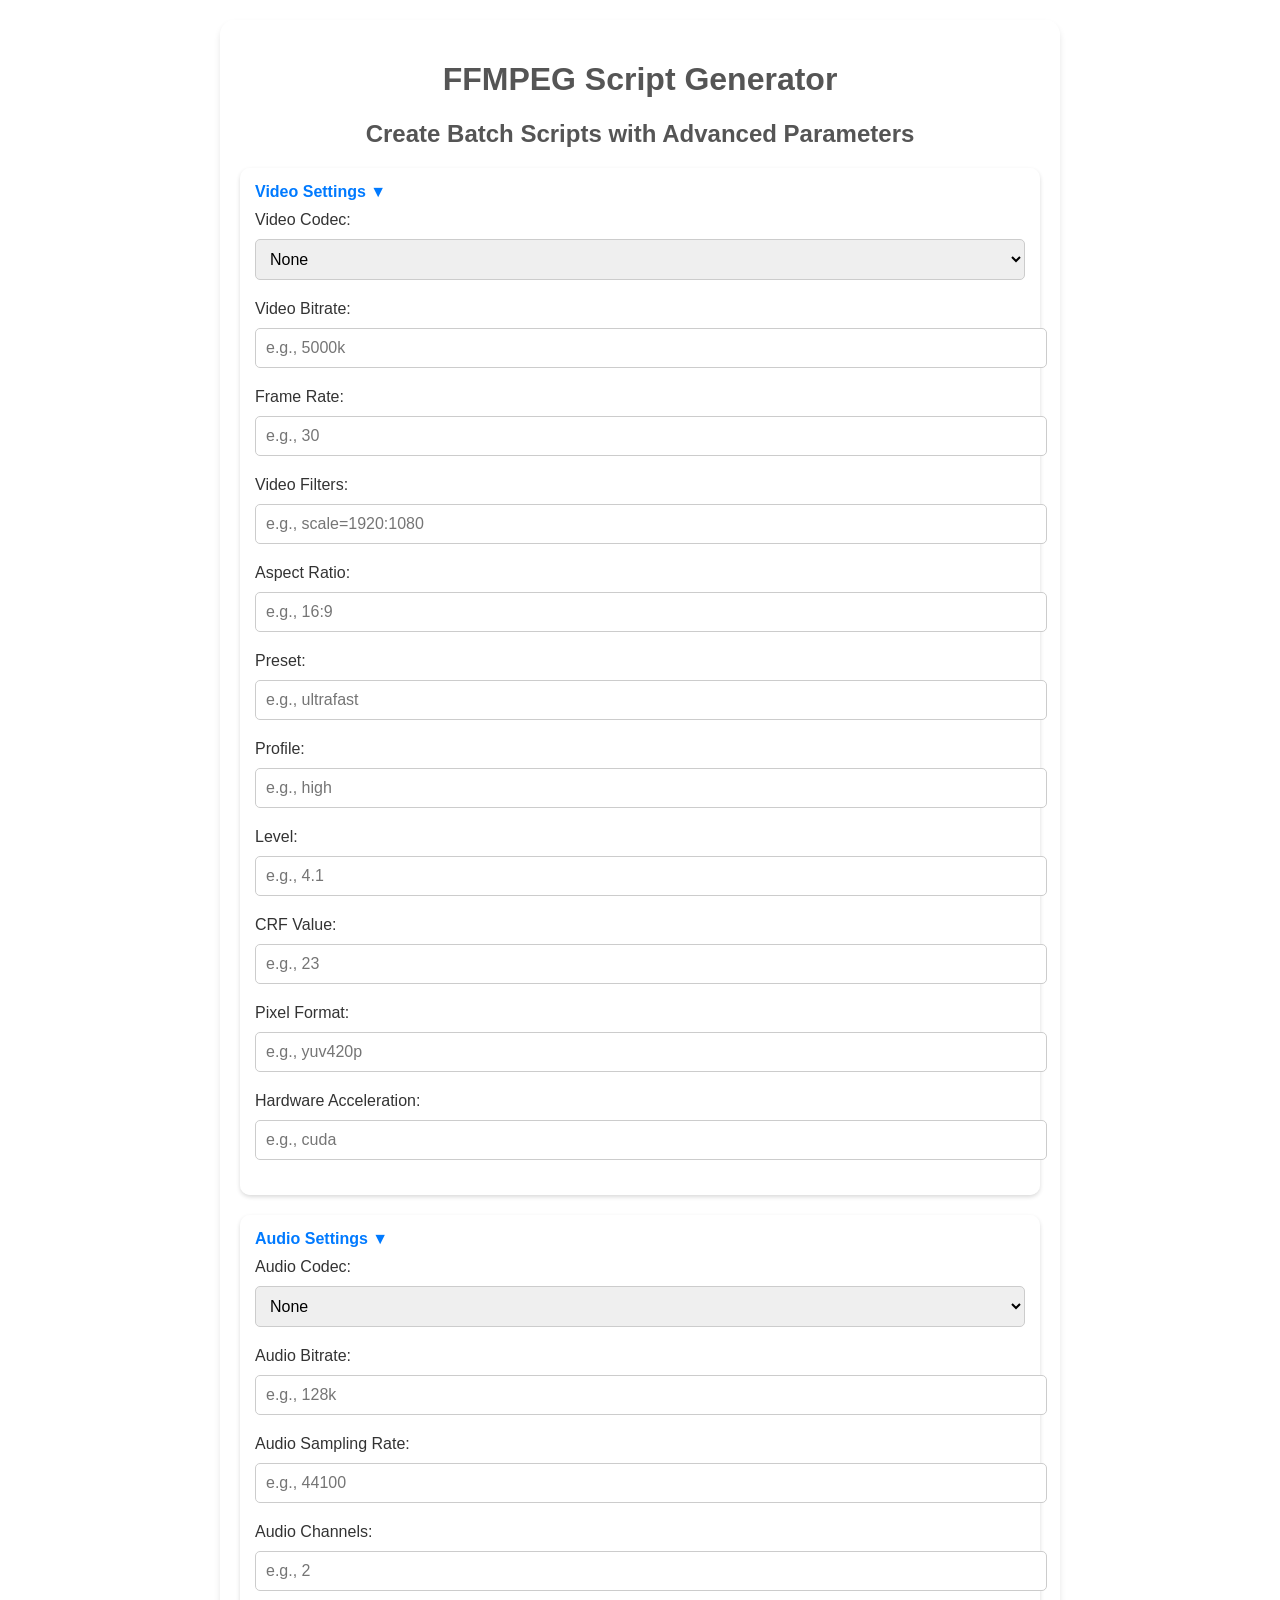
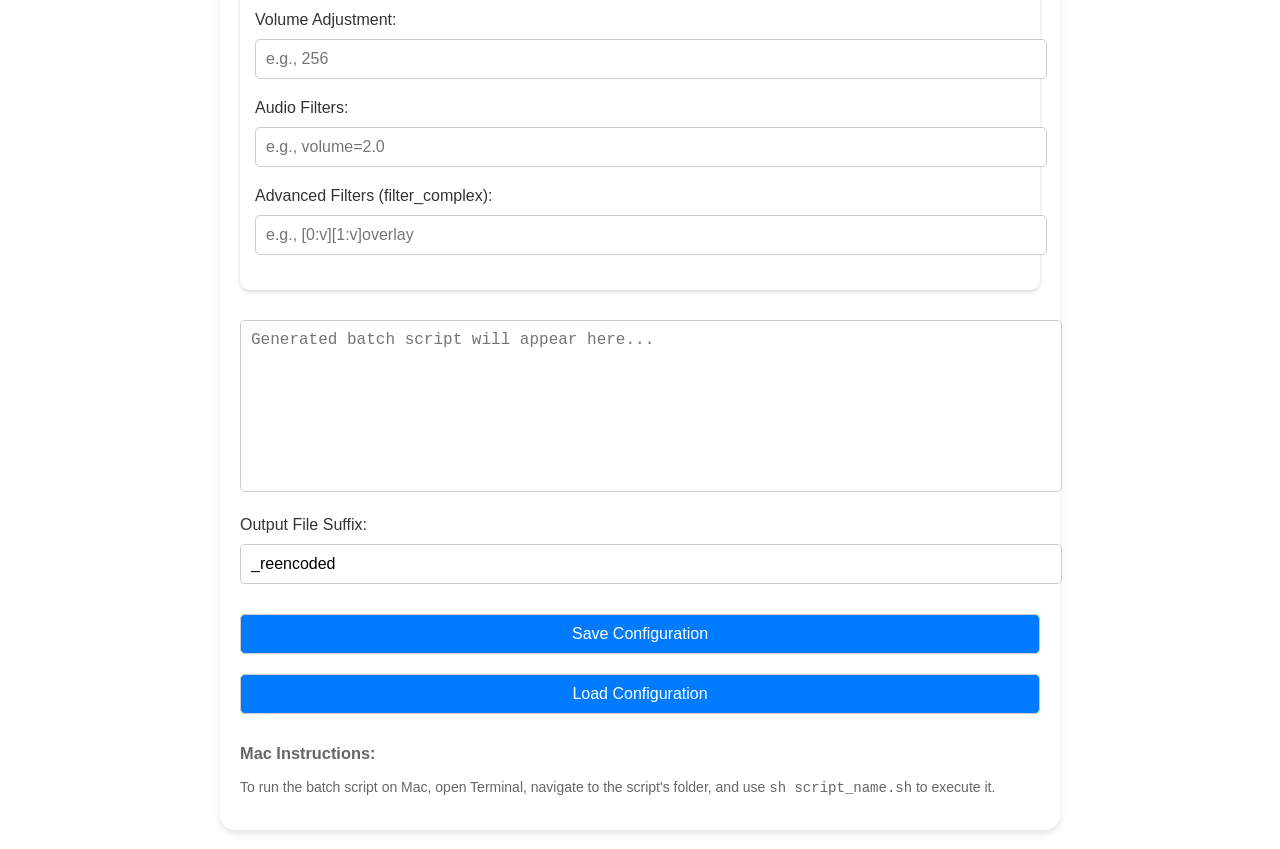
==== commit 2b0cfc02: "More params and suffix" ====
--- a/index.html
+++ b/index.html
@@ -131,6 +131,18 @@
                     <label for="level">Level:</label>
                     <input type="text" id="level" placeholder="e.g., 4.1">
                 </div>
+                <div class="input-group">
+                    <label for="crf">CRF Value:</label>
+                    <input type="text" id="crf" placeholder="e.g., 23">
+                </div>
+                <div class="input-group">
+                    <label for="pix_fmt">Pixel Format:</label>
+                    <input type="text" id="pix_fmt" placeholder="e.g., yuv420p">
+                </div>
+                <div class="input-group">
+                    <label for="hwaccel">Hardware Acceleration:</label>
+                    <input type="text" id="hwaccel" placeholder="e.g., cuda">
+                </div>
             </div>
         </div>
 
@@ -168,11 +180,21 @@
                     <label for="af">Audio Filters:</label>
                     <input type="text" id="af" placeholder="e.g., volume=2.0">
                 </div>
+                <div class="input-group">
+                    <label for="filter_complex">Advanced Filters (filter_complex):</label>
+                    <input type="text" id="filter_complex" placeholder="e.g., [0:v][1:v]overlay">
+                </div>
             </div>
         </div>
 
         <!-- Resulting script -->
         <textarea id="generated-script" readonly placeholder="Generated batch script will appear here..."></textarea>
+
+        <!-- Output File Suffix -->
+        <div class="input-group">
+            <label for="suffix">Output File Suffix:</label>
+            <input type="text" id="suffix" placeholder="e.g., _customSuffix" value="_reencoded">
+        </div>
 
         <!-- Save and Load buttons -->
         <button id="save-config">Save Configuration</button>
@@ -186,39 +208,48 @@
     </div>
 
     <script>
-        // JavaScript to handle foldable sections
         const toggleSection = (sectionId) => {
             const section = document.getElementById(sectionId);
             section.classList.toggle('hidden');
         };
 
-        // Ensure sections are opened by default on page load
         window.onload = () => {
             document.getElementById('video-settings').classList.remove('hidden');
             document.getElementById('audio-settings').classList.remove('hidden');
         };
 
-        // Existing script generation logic
-        const vcodecDropdown = document.getElementById('vcodec');
-        const vbInput = document.getElementById('vb');
-        const framerateInput = document.getElementById('framerate');
-        const vfInput = document.getElementById('vf');
-        const aspectInput = document.getElementById('aspect');
-        const presetInput = document.getElementById('preset');
-        const profileInput = document.getElementById('profile');
-        const levelInput = document.getElementById('level');
-
-        const acodecDropdown = document.getElementById('acodec');
-        const abInput = document.getElementById('ab');
-        const arInput = document.getElementById('ar');
-        const acInput = document.getElementById('ac');
-        const volInput = document.getElementById('vol');
-        const afInput = document.getElementById('af');
-        const generatedScript = document.getElementById('generated-script');
-
         const addParameter = (flag, value) => value ? `${flag} ${value}` : '';
 
         const updateScript = () => {
+            const suffixInput = document.getElementById('suffix');
+            const crfInput = document.getElementById('crf');
+            const pixFmtInput = document.getElementById('pix_fmt');
+            const hwaccelInput = document.getElementById('hwaccel');
+            const filterComplexInput = document.getElementById('filter_complex');
+
+            const suffix = suffixInput.value || '_reencoded';
+            const crf = addParameter('-crf', crfInput.value);
+            const pixFmt = addParameter('-pix_fmt', pixFmtInput.value);
+            const hwaccel = addParameter('-hwaccel', hwaccelInput.value);
+            const filterComplex = addParameter('-filter_complex', filterComplexInput.value);
+
+            const vcodecDropdown = document.getElementById('vcodec');
+            const vbInput = document.getElementById('vb');
+            const framerateInput = document.getElementById('framerate');
+            const vfInput = document.getElementById('vf');
+            const aspectInput = document.getElementById('aspect');
+            const presetInput = document.getElementById('preset');
+            const profileInput = document.getElementById('profile');
+            const levelInput = document.getElementById('level');
+
+            const acodecDropdown = document.getElementById('acodec');
+            const abInput = document.getElementById('ab');
+            const arInput = document.getElementById('ar');
+            const acInput = document.getElementById('ac');
+            const volInput = document.getElementById('vol');
+            const afInput = document.getElementById('af');
+            const generatedScript = document.getElementById('generated-script');
+
             const vcodec = addParameter('-c:v', vcodecDropdown.value);
             const vb = addParameter('-b:v', vbInput.value);
             const framerate = addParameter('-r', framerateInput.value);
@@ -240,65 +271,13 @@
 setlocal enabledelayedexpansion
 
 for %%F in (*.*) do (
-    ffmpeg -i "%%F" ${vcodec} ${vb} ${framerate} ${vf} ${aspect} ${preset} ${profile} ${level} ${acodec} ${ab} ${ar} ${ac} ${vol} ${af} "output_%%~nF.mp4"
+    ffmpeg -i "%%F" ${vcodec} ${vb} ${framerate} ${vf} ${aspect} ${preset} ${profile} ${level} ${acodec} ${ab} ${ar} ${ac} ${vol} ${af} ${crf} ${pixFmt} ${hwaccel} ${filterComplex} "%%~nF${suffix}.mp4"
 )
             `.trim();
         };
 
-        [vcodecDropdown, vbInput, framerateInput, vfInput, aspectInput, presetInput, profileInput, levelInput,
-         acodecDropdown, abInput, arInput, acInput, volInput, afInput].forEach(element => {
-            element.addEventListener('input', updateScript);
-        });
-
-        document.getElementById('save-config').addEventListener('click', () => {
-            const config = {
-                vcodec: vcodecDropdown.value,
-                vb: vbInput.value,
-                framerate: framerateInput.value,
-                vf: vfInput.value,
-                aspect: aspectInput.value,
-                preset: presetInput.value,
-                profile: profileInput.value,
-                level: levelInput.value,
-                acodec: acodecDropdown.value,
-                ab: abInput.value,
-                ar: arInput.value,
-                acInput: acInput.value,
-                volInput: volInput.value,
-                afInput: afInput.value
-            };
-            localStorage.setItem('ffmpegConfig', JSON.stringify(config));
-            alert('Configuration Saved!');
-        });
-
-        document.getElementById('load-config').addEventListener('click', () => {
-            const config = JSON.parse(localStorage.getItem('ffmpegConfig'));
-            if (config) {
-                vcodecDropdown.value = config.vcodec;
-                vbInput.value = config.vb;
-                framerateInput.value = config.framerate;
-                vfInput.value = config.vf;
-                aspectInput.value = config.aspect;
-                presetInput.value = config.preset;
-                profileInput.value = config.profile;
-                levelInput.value = config.level;
-                acodecDropdown.value = config.acodec;
-                abInput.value = config.ab;
-                arInput.value = config.ar;
-                acInput.value = config.ac;
-                volInput.value = config.vol;
-                afInput.value = config.af;
-                updateScript();
-                alert('Configuration Loaded!');
-            } else {
-                alert('No configuration found!');
-            }
-        });
-
-        window.addEventListener('load', () => {
-            if (!navigator.onLine) {
-                document.body.classList.add('offline');
-            }
+        [document.getElementById('suffix'), document.getElementById('crf'), document.getElementById('pix_fmt'), document.getElementById('hwaccel'), document.getElementById('filter_complex')].forEach(input => {
+            input.addEventListener('input', updateScript);
         });
     </script>
 </body>
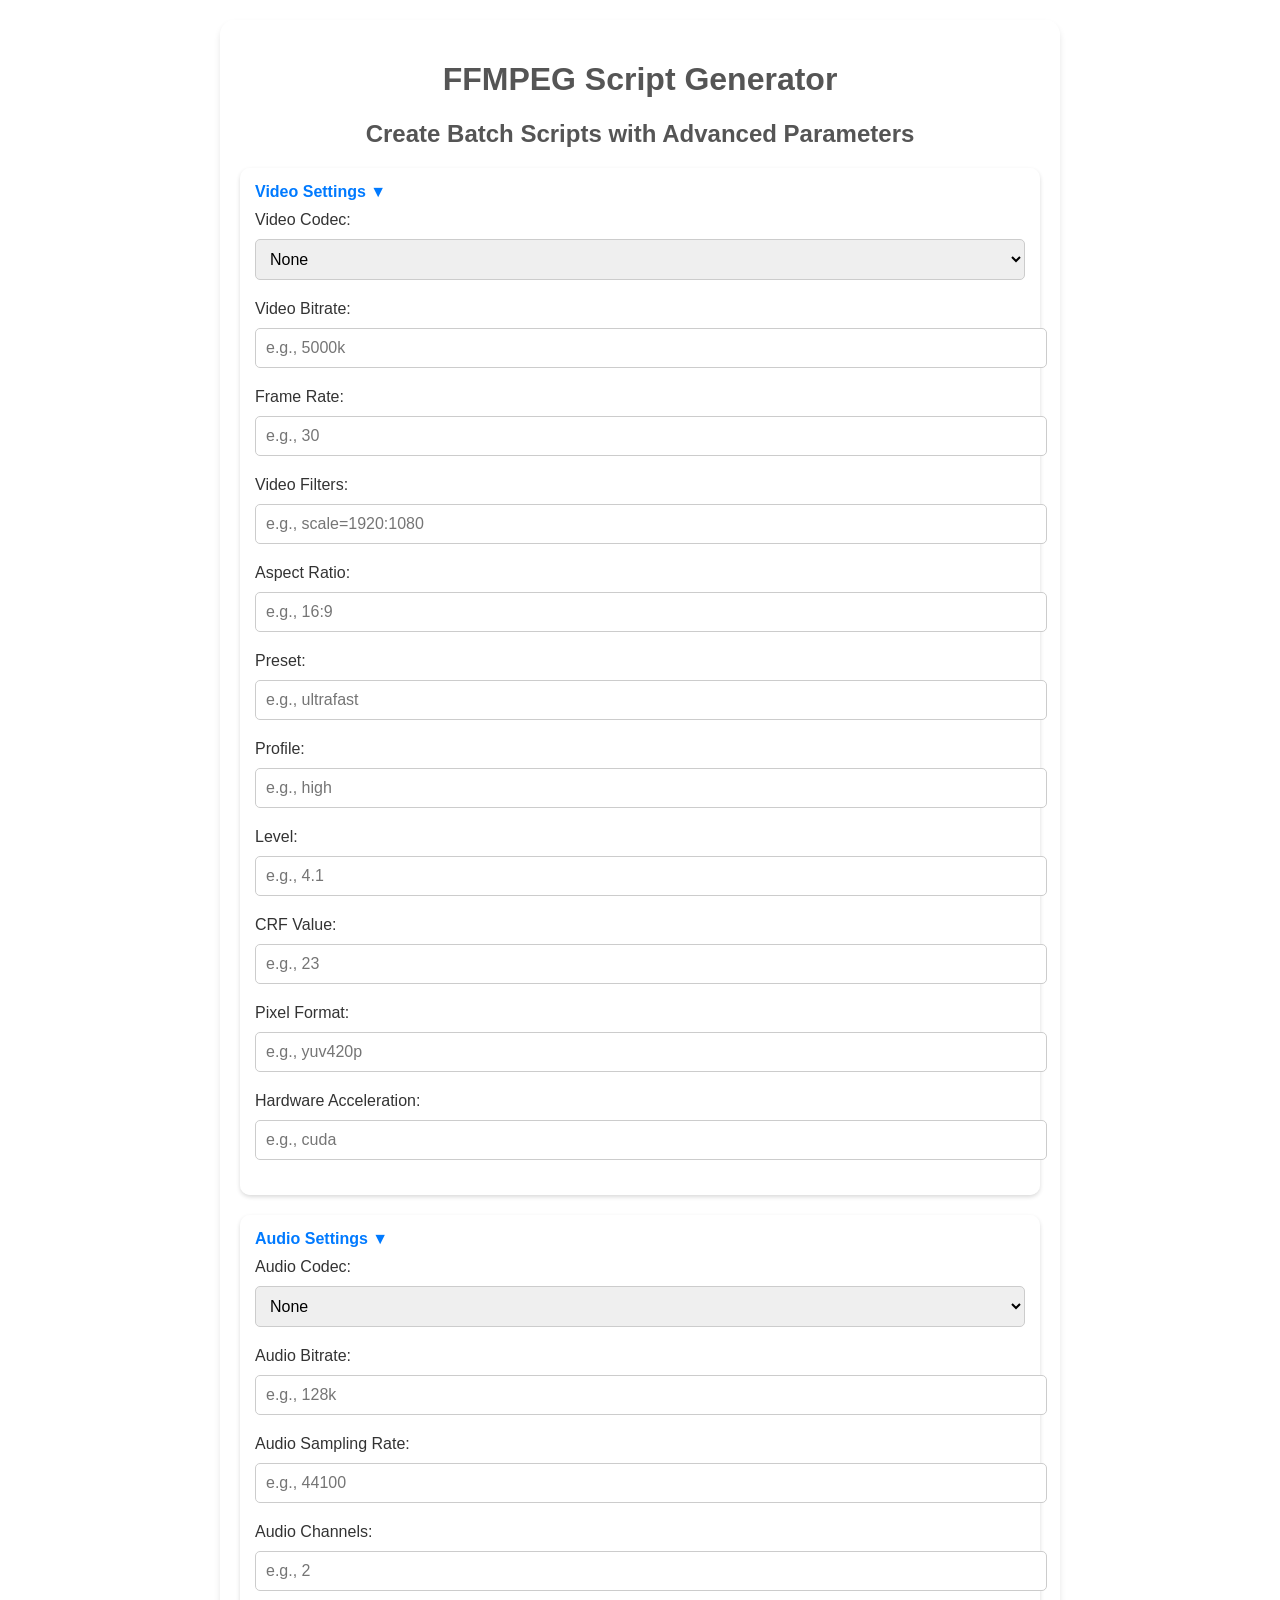
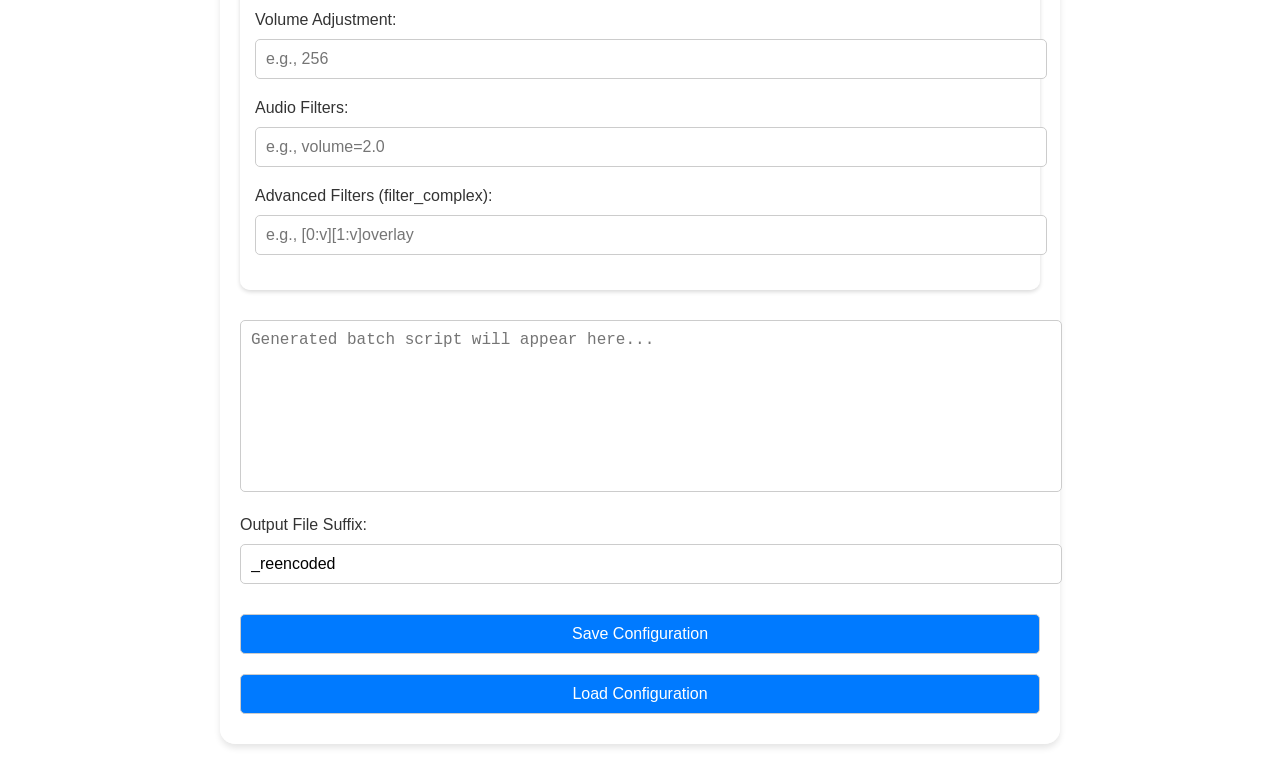
==== commit 00ed8e58: "Add files via upload" ====
--- a/index.html
+++ b/index.html
@@ -199,12 +199,6 @@
         <!-- Save and Load buttons -->
         <button id="save-config">Save Configuration</button>
         <button id="load-config">Load Configuration</button>
-
-        <!-- Instructions -->
-        <div class="instructions">
-            <h3>Mac Instructions:</h3>
-            <p>To run the batch script on Mac, open Terminal, navigate to the script's folder, and use <code>sh script_name.sh</code> to execute it.</p>
-        </div>
     </div>
 
     <script>
@@ -276,9 +270,12 @@
             `.trim();
         };
 
-        [document.getElementById('suffix'), document.getElementById('crf'), document.getElementById('pix_fmt'), document.getElementById('hwaccel'), document.getElementById('filter_complex')].forEach(input => {
+        [document.getElementById('suffix'), document.getElementById('crf'), document.getElementById('pix_fmt'), document.getElementById('hwaccel'), document.getElementById('filter_complex'),
+         document.getElementById('vcodec'), document.getElementById('vb'), document.getElementById('framerate'), document.getElementById('vf'), document.getElementById('aspect'), 
+         document.getElementById('preset'), document.getElementById('profile'), document.getElementById('level'), document.getElementById('acodec'), document.getElementById('ab'), 
+         document.getElementById('ar'), document.getElementById('ac'), document.getElementById('vol'), document.getElementById('af')].forEach(input => {
             input.addEventListener('input', updateScript);
         });
     </script>
 </body>
-</html>
+</html>
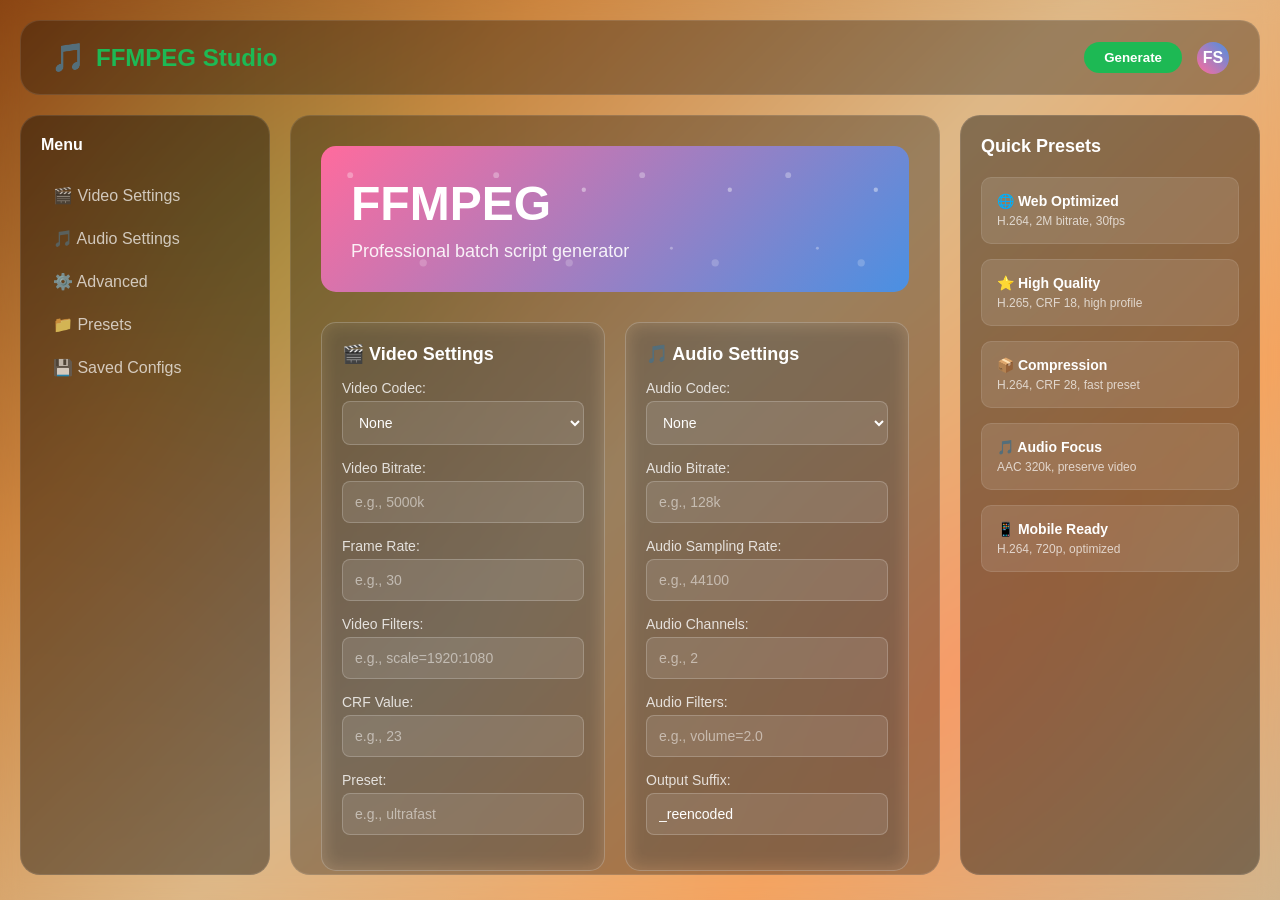
==== commit 059f76ae: "Add files via upload" ====
--- a/index.html
+++ b/index.html
@@ -5,276 +5,808 @@
     <meta name="viewport" content="width=device-width, initial-scale=1.0">
     <title>FFMPEG Script Generator</title>
     <style>
-        /* General Styling */
-        body {
-            font-family: -apple-system, BlinkMacSystemFont, "Segoe UI", Roboto, "Helvetica Neue", Arial, sans-serif;
+        * {
             margin: 0;
             padding: 0;
-            color: #333;
-            background: url('https://www.zollotech.com/wp-content/uploads/2021/12/iOS-16-wallpaper-gradient-wave-by-Hk3ToN-scaled.jpg') no-repeat center center fixed;
-            background-size: cover;
-            transition: background 0.5s ease-in-out;
-        }
-        body.offline {
-            background: linear-gradient(135deg, #007aff, #5ac8fa, #4cd964, #ff9500, #ff2d55);
-        }
-        h1, h2 {
+            box-sizing: border-box;
+        }
+
+        body {
+            font-family: -apple-system, BlinkMacSystemFont, "Segoe UI", Roboto, sans-serif;
+            background: linear-gradient(135deg, #8B4513 0%, #CD853F 25%, #DEB887 50%, #F4A460 75%, #D2B48C 100%);
+            min-height: 100vh;
+            overflow: hidden;
+            position: relative;
+        }
+
+        /* Background blur elements */
+        .bg-blur {
+            position: absolute;
+            border-radius: 50%;
+            filter: blur(120px);
+            opacity: 0.3;
+            animation: float 6s ease-in-out infinite;
+        }
+
+        .bg-blur:nth-child(1) {
+            width: 300px;
+            height: 300px;
+            background: #1DB954;
+            top: 10%;
+            left: 10%;
+            animation-delay: 0s;
+        }
+
+        .bg-blur:nth-child(2) {
+            width: 250px;
+            height: 250px;
+            background: #FF6B9D;
+            top: 60%;
+            right: 15%;
+            animation-delay: 2s;
+        }
+
+        .bg-blur:nth-child(3) {
+            width: 200px;
+            height: 200px;
+            background: #4A90E2;
+            bottom: 20%;
+            left: 20%;
+            animation-delay: 4s;
+        }
+
+        @keyframes float {
+            0%, 100% { transform: translateY(0px) scale(1); }
+            50% { transform: translateY(-20px) scale(1.1); }
+        }
+
+        .main-container {
+            position: relative;
+            z-index: 10;
+            height: 100vh;
+            overflow-y: auto;
+            padding: 20px;
+            backdrop-filter: blur(10px);
+        }
+
+        .app-header {
+            display: flex;
+            justify-content: space-between;
+            align-items: center;
+            padding: 20px 30px;
+            background: rgba(0, 0, 0, 0.3);
+            backdrop-filter: blur(20px);
+            border-radius: 20px;
+            margin-bottom: 20px;
+            border: 1px solid rgba(255, 255, 255, 0.1);
+            animation: slideDown 0.6s ease-out;
+        }
+
+        @keyframes slideDown {
+            from { transform: translateY(-50px); opacity: 0; }
+            to { transform: translateY(0); opacity: 1; }
+        }
+
+        .logo {
+            font-size: 24px;
+            font-weight: bold;
+            color: #1DB954;
+            display: flex;
+            align-items: center;
+            gap: 10px;
+        }
+
+        .logo::before {
+            content: "🎵";
+            font-size: 28px;
+        }
+
+        .user-profile {
+            display: flex;
+            align-items: center;
+            gap: 15px;
+        }
+
+        .upgrade-btn {
+            background: #1DB954;
+            color: white;
+            border: none;
+            padding: 8px 20px;
+            border-radius: 20px;
+            font-weight: bold;
+            cursor: pointer;
+            transition: all 0.3s ease;
+        }
+
+        .upgrade-btn:hover {
+            background: #1ed760;
+            transform: scale(1.05);
+        }
+
+        .profile-avatar {
+            width: 32px;
+            height: 32px;
+            border-radius: 50%;
+            background: linear-gradient(45deg, #FF6B9D, #4A90E2);
+            display: flex;
+            align-items: center;
+            justify-content: center;
+            color: white;
+            font-weight: bold;
+        }
+
+        .content-wrapper {
+            display: grid;
+            grid-template-columns: 250px 1fr 300px;
+            gap: 20px;
+            height: calc(100vh - 140px);
+        }
+
+        .sidebar {
+            background: rgba(0, 0, 0, 0.4);
+            backdrop-filter: blur(20px);
+            border-radius: 20px;
+            padding: 20px;
+            border: 1px solid rgba(255, 255, 255, 0.1);
+            animation: slideRight 0.6s ease-out;
+        }
+
+        @keyframes slideRight {
+            from { transform: translateX(-50px); opacity: 0; }
+            to { transform: translateX(0); opacity: 1; }
+        }
+
+        .sidebar h3 {
+            color: #fff;
+            margin-bottom: 20px;
+            font-size: 16px;
+        }
+
+        .sidebar-menu {
+            list-style: none;
+        }
+
+        .sidebar-menu li {
+            padding: 12px 0;
+            color: rgba(255, 255, 255, 0.7);
+            cursor: pointer;
+            transition: all 0.3s ease;
+            border-radius: 8px;
+            padding-left: 12px;
+        }
+
+        .sidebar-menu li:hover {
+            color: #fff;
+            background: rgba(255, 255, 255, 0.1);
+            transform: translateX(5px);
+        }
+
+        .main-content {
+            background: rgba(0, 0, 0, 0.3);
+            backdrop-filter: blur(20px);
+            border-radius: 20px;
+            padding: 30px;
+            border: 1px solid rgba(255, 255, 255, 0.1);
+            overflow-y: auto;
+            animation: fadeIn 0.8s ease-out;
+        }
+
+        @keyframes fadeIn {
+            from { opacity: 0; transform: translateY(20px); }
+            to { opacity: 1; transform: translateY(0); }
+        }
+
+        .hero-section {
+            background: linear-gradient(135deg, #FF6B9D, #4A90E2);
+            border-radius: 15px;
+            padding: 30px;
+            margin-bottom: 30px;
+            color: white;
+            position: relative;
+            overflow: hidden;
+        }
+
+        .hero-section::before {
+            content: '';
+            position: absolute;
+            top: 0;
+            left: 0;
+            right: 0;
+            bottom: 0;
+            background: url('data:image/svg+xml,<svg xmlns="http://www.w3.org/2000/svg" viewBox="0 0 100 100"><circle cx="20" cy="20" r="2" fill="white" opacity="0.3"/><circle cx="80" cy="30" r="1.5" fill="white" opacity="0.4"/><circle cx="40" cy="70" r="1" fill="white" opacity="0.3"/><circle cx="70" cy="80" r="2.5" fill="white" opacity="0.2"/></svg>');
+            animation: sparkle 3s linear infinite;
+        }
+
+        @keyframes sparkle {
+            0%, 100% { opacity: 0.3; }
+            50% { opacity: 0.8; }
+        }
+
+        .hero-content h1 {
+            font-size: 48px;
+            font-weight: 900;
+            margin-bottom: 10px;
+            position: relative;
+            z-index: 2;
+        }
+
+        .hero-content p {
+            font-size: 18px;
+            opacity: 0.9;
+            position: relative;
+            z-index: 2;
+        }
+
+        .settings-grid {
+            display: grid;
+            grid-template-columns: 1fr 1fr;
+            gap: 20px;
+            margin-bottom: 30px;
+        }
+
+        .settings-card {
+            background: rgba(255, 255, 255, 0.1);
+            backdrop-filter: blur(10px);
+            border-radius: 15px;
+            padding: 20px;
+            border: 1px solid rgba(255, 255, 255, 0.2);
+            transition: all 0.3s ease;
+        }
+
+        .settings-card:hover {
+            background: rgba(255, 255, 255, 0.15);
+            transform: translateY(-5px);
+            box-shadow: 0 10px 30px rgba(0, 0, 0, 0.3);
+        }
+
+        .settings-card h3 {
+            color: #fff;
+            margin-bottom: 15px;
+            font-size: 18px;
+            display: flex;
+            align-items: center;
+            gap: 10px;
+        }
+
+        .form-group {
+            margin-bottom: 15px;
+        }
+
+        .form-group label {
+            color: rgba(255, 255, 255, 0.8);
+            font-size: 14px;
+            margin-bottom: 5px;
+            display: block;
+        }
+
+        .form-group input,
+        .form-group select {
+            width: 100%;
+            padding: 12px;
+            background: rgba(255, 255, 255, 0.1);
+            border: 1px solid rgba(255, 255, 255, 0.2);
+            border-radius: 8px;
+            color: #fff;
+            font-size: 14px;
+            transition: all 0.3s ease;
+        }
+
+        .form-group input:focus,
+        .form-group select:focus {
+            outline: none;
+            border-color: #1DB954;
+            background: rgba(255, 255, 255, 0.15);
+            box-shadow: 0 0 0 3px rgba(29, 185, 84, 0.2);
+        }
+
+        .form-group input::placeholder {
+            color: rgba(255, 255, 255, 0.5);
+        }
+
+        .script-output {
+            background: rgba(0, 0, 0, 0.6);
+            backdrop-filter: blur(10px);
+            border-radius: 15px;
+            padding: 20px;
+            border: 1px solid rgba(255, 255, 255, 0.1);
+            margin-bottom: 20px;
+        }
+
+        .script-output h3 {
+            color: #fff;
+            margin-bottom: 15px;
+            display: flex;
+            align-items: center;
+            gap: 10px;
+        }
+
+        .script-textarea {
+            width: 100%;
+            height: 200px;
+            background: rgba(0, 0, 0, 0.5);
+            border: 1px solid rgba(255, 255, 255, 0.2);
+            border-radius: 8px;
+            padding: 15px;
+            color: #1DB954;
+            font-family: 'Courier New', monospace;
+            font-size: 14px;
+            resize: none;
+            overflow-y: auto;
+        }
+
+        .script-textarea:focus {
+            outline: none;
+            border-color: #1DB954;
+            box-shadow: 0 0 0 3px rgba(29, 185, 84, 0.2);
+        }
+
+        .action-buttons {
+            display: flex;
+            gap: 15px;
+            justify-content: center;
+        }
+
+        .btn {
+            padding: 12px 24px;
+            border: none;
+            border-radius: 25px;
+            font-weight: bold;
+            cursor: pointer;
+            transition: all 0.3s ease;
+            font-size: 14px;
+        }
+
+        .btn-primary {
+            background: #1DB954;
+            color: white;
+        }
+
+        .btn-primary:hover {
+            background: #1ed760;
+            transform: translateY(-2px);
+            box-shadow: 0 10px 20px rgba(29, 185, 84, 0.3);
+        }
+
+        .btn-secondary {
+            background: rgba(255, 255, 255, 0.1);
+            color: white;
+            border: 1px solid rgba(255, 255, 255, 0.3);
+        }
+
+        .btn-secondary:hover {
+            background: rgba(255, 255, 255, 0.2);
+            transform: translateY(-2px);
+        }
+
+        .discover-panel {
+            background: rgba(0, 0, 0, 0.4);
+            backdrop-filter: blur(20px);
+            border-radius: 20px;
+            padding: 20px;
+            border: 1px solid rgba(255, 255, 255, 0.1);
+            animation: slideLeft 0.6s ease-out;
+        }
+
+        @keyframes slideLeft {
+            from { transform: translateX(50px); opacity: 0; }
+            to { transform: translateX(0); opacity: 1; }
+        }
+
+        .discover-panel h3 {
+            color: #fff;
+            margin-bottom: 20px;
+            font-size: 18px;
+        }
+
+        .preset-item {
+            background: rgba(255, 255, 255, 0.1);
+            border-radius: 10px;
+            padding: 15px;
+            margin-bottom: 15px;
+            cursor: pointer;
+            transition: all 0.3s ease;
+            border: 1px solid rgba(255, 255, 255, 0.1);
+        }
+
+        .preset-item:hover {
+            background: rgba(255, 255, 255, 0.2);
+            transform: scale(1.02);
+        }
+
+        .preset-item h4 {
+            color: #fff;
+            font-size: 14px;
+            margin-bottom: 5px;
+        }
+
+        .preset-item p {
+            color: rgba(255, 255, 255, 0.7);
+            font-size: 12px;
+        }
+
+        /* Scrollbar styling */
+        ::-webkit-scrollbar {
+            width: 8px;
+        }
+
+        ::-webkit-scrollbar-track {
+            background: rgba(255, 255, 255, 0.1);
+            border-radius: 4px;
+        }
+
+        ::-webkit-scrollbar-thumb {
+            background: rgba(255, 255, 255, 0.3);
+            border-radius: 4px;
+        }
+
+        ::-webkit-scrollbar-thumb:hover {
+            background: rgba(255, 255, 255, 0.5);
+        }
+
+        .loading-animation {
+            display: none;
             text-align: center;
-            color: #555;
-        }
-        .container {
-            max-width: 800px;
-            margin: 20px auto;
             padding: 20px;
-            background: rgba(255, 255, 255, 0.8);
-            border-radius: 15px;
-            box-shadow: 0 4px 6px rgba(0, 0, 0, 0.1);
-        }
-        .box {
-            margin-bottom: 20px;
-            padding: 15px;
-            background: rgba(255, 255, 255, 0.75); /* Transparency applied */
-            border-radius: 10px;
-            box-shadow: 0 2px 4px rgba(0, 0, 0, 0.15);
-        }
-        .dropdown, .input-group {
-            margin: 10px 0;
-        }
-        select, input, button, textarea {
-            width: 100%;
-            padding: 10px;
-            font-size: 16px;
-            margin: 10px 0;
-            border: 1px solid #ccc;
-            border-radius: 5px;
-            transition: box-shadow 0.3s;
-        }
-        select:focus, input:focus, button:focus, textarea:focus {
-            box-shadow: 0 0 5px rgba(0, 123, 255, 0.8);
-        }
-        button {
-            background: #007aff;
-            color: #fff;
-            cursor: pointer;
-            transition: background 0.3s;
-        }
-        button:hover {
-            background: #0056b3;
-        }
-        textarea {
-            height: 150px;
-            resize: none;
-        }
-        .instructions {
-            margin-top: 20px;
-            font-size: 14px;
-            color: #666;
-        }
-        .toggle-section {
-            cursor: pointer;
-            font-weight: bold;
-            color: #007aff;
-            margin-bottom: 10px;
-        }
-        .toggle-section:hover {
-            text-decoration: underline;
-        }
-        .hidden {
-            display: none;
+        }
+
+        .spinner {
+            width: 40px;
+            height: 40px;
+            border: 4px solid rgba(29, 185, 84, 0.3);
+            border-top: 4px solid #1DB954;
+            border-radius: 50%;
+            animation: spin 1s linear infinite;
+            margin: 0 auto 10px;
+        }
+
+        @keyframes spin {
+            0% { transform: rotate(0deg); }
+            100% { transform: rotate(360deg); }
         }
     </style>
 </head>
 <body>
-    <div class="container">
-        <h1>FFMPEG Script Generator</h1>
-        <h2>Create Batch Scripts with Advanced Parameters</h2>
-
-        <!-- Video Parameters -->
-        <div class="box">
-            <div class="toggle-section" onclick="toggleSection('video-settings')">Video Settings ▼</div>
-            <div id="video-settings">
-                <div class="dropdown">
-                    <label for="vcodec">Video Codec:</label>
-                    <select id="vcodec">
-                        <option value="">None</option>
-                        <option value="libx264">H.264 (libx264)</option>
-                        <option value="libx265">H.265 (libx265)</option>
-                        <option value="mpeg2video">MPEG-2</option>
-                        <option value="vp9">VP9</option>
-                    </select>
-                </div>
-                <div class="input-group">
-                    <label for="vb">Video Bitrate:</label>
-                    <input type="text" id="vb" placeholder="e.g., 5000k">
-                </div>
-                <div class="input-group">
-                    <label for="framerate">Frame Rate:</label>
-                    <input type="text" id="framerate" placeholder="e.g., 30">
-                </div>
-                <div class="input-group">
-                    <label for="vf">Video Filters:</label>
-                    <input type="text" id="vf" placeholder="e.g., scale=1920:1080">
-                </div>
-                <div class="input-group">
-                    <label for="aspect">Aspect Ratio:</label>
-                    <input type="text" id="aspect" placeholder="e.g., 16:9">
-                </div>
-                <div class="input-group">
-                    <label for="preset">Preset:</label>
-                    <input type="text" id="preset" placeholder="e.g., ultrafast">
-                </div>
-                <div class="input-group">
-                    <label for="profile">Profile:</label>
-                    <input type="text" id="profile" placeholder="e.g., high">
-                </div>
-                <div class="input-group">
-                    <label for="level">Level:</label>
-                    <input type="text" id="level" placeholder="e.g., 4.1">
-                </div>
-                <div class="input-group">
-                    <label for="crf">CRF Value:</label>
-                    <input type="text" id="crf" placeholder="e.g., 23">
-                </div>
-                <div class="input-group">
-                    <label for="pix_fmt">Pixel Format:</label>
-                    <input type="text" id="pix_fmt" placeholder="e.g., yuv420p">
-                </div>
-                <div class="input-group">
-                    <label for="hwaccel">Hardware Acceleration:</label>
-                    <input type="text" id="hwaccel" placeholder="e.g., cuda">
-                </div>
+    <!-- Background blur elements -->
+    <div class="bg-blur"></div>
+    <div class="bg-blur"></div>
+    <div class="bg-blur"></div>
+
+    <div class="main-container">
+        <!-- Header -->
+        <div class="app-header">
+            <div class="logo">FFMPEG Studio</div>
+            <div class="user-profile">
+                <button class="upgrade-btn">Generate</button>
+                <div class="profile-avatar">FS</div>
             </div>
         </div>
 
-        <!-- Audio Parameters -->
-        <div class="box">
-            <div class="toggle-section" onclick="toggleSection('audio-settings')">Audio Settings ▼</div>
-            <div id="audio-settings">
-                <div class="dropdown">
-                    <label for="acodec">Audio Codec:</label>
-                    <select id="acodec">
-                        <option value="">None</option>
-                        <option value="aac">AAC</option>
-                        <option value="libmp3lame">MP3 (libmp3lame)</option>
-                        <option value="opus">Opus</option>
-                        <option value="flac">FLAC</option>
-                    </select>
-                </div>
-                <div class="input-group">
-                    <label for="ab">Audio Bitrate:</label>
-                    <input type="text" id="ab" placeholder="e.g., 128k">
-                </div>
-                <div class="input-group">
-                    <label for="ar">Audio Sampling Rate:</label>
-                    <input type="text" id="ar" placeholder="e.g., 44100">
-                </div>
-                <div class="input-group">
-                    <label for="ac">Audio Channels:</label>
-                    <input type="text" id="ac" placeholder="e.g., 2">
-                </div>
-                <div class="input-group">
-                    <label for="vol">Volume Adjustment:</label>
-                    <input type="text" id="vol" placeholder="e.g., 256">
-                </div>
-                <div class="input-group">
-                    <label for="af">Audio Filters:</label>
-                    <input type="text" id="af" placeholder="e.g., volume=2.0">
-                </div>
-                <div class="input-group">
-                    <label for="filter_complex">Advanced Filters (filter_complex):</label>
-                    <input type="text" id="filter_complex" placeholder="e.g., [0:v][1:v]overlay">
+        <!-- Main Content -->
+        <div class="content-wrapper">
+            <!-- Sidebar -->
+            <div class="sidebar">
+                <h3>Menu</h3>
+                <ul class="sidebar-menu">
+                    <li>🎬 Video Settings</li>
+                    <li>🎵 Audio Settings</li>
+                    <li>⚙️ Advanced</li>
+                    <li>📁 Presets</li>
+                    <li>💾 Saved Configs</li>
+                </ul>
+            </div>
+
+            <!-- Main Content Area -->
+            <div class="main-content">
+                <!-- Hero Section -->
+                <div class="hero-section">
+                    <div class="hero-content">
+                        <h1>FFMPEG</h1>
+                        <p>Professional batch script generator</p>
+                    </div>
+                </div>
+
+                <!-- Settings Grid -->
+                <div class="settings-grid">
+                    <!-- Video Settings -->
+                    <div class="settings-card">
+                        <h3>🎬 Video Settings</h3>
+                        
+                        <div class="form-group">
+                            <label for="vcodec">Video Codec:</label>
+                            <select id="vcodec">
+                                <option value="">None</option>
+                                <option value="libx264">H.264 (libx264)</option>
+                                <option value="libx265">H.265 (libx265)</option>
+                                <option value="mpeg2video">MPEG-2</option>
+                                <option value="vp9">VP9</option>
+                            </select>
+                        </div>
+
+                        <div class="form-group">
+                            <label for="vb">Video Bitrate:</label>
+                            <input type="text" id="vb" placeholder="e.g., 5000k">
+                        </div>
+
+                        <div class="form-group">
+                            <label for="framerate">Frame Rate:</label>
+                            <input type="text" id="framerate" placeholder="e.g., 30">
+                        </div>
+
+                        <div class="form-group">
+                            <label for="vf">Video Filters:</label>
+                            <input type="text" id="vf" placeholder="e.g., scale=1920:1080">
+                        </div>
+
+                        <div class="form-group">
+                            <label for="crf">CRF Value:</label>
+                            <input type="text" id="crf" placeholder="e.g., 23">
+                        </div>
+
+                        <div class="form-group">
+                            <label for="preset">Preset:</label>
+                            <input type="text" id="preset" placeholder="e.g., ultrafast">
+                        </div>
+                    </div>
+
+                    <!-- Audio Settings -->
+                    <div class="settings-card">
+                        <h3>🎵 Audio Settings</h3>
+                        
+                        <div class="form-group">
+                            <label for="acodec">Audio Codec:</label>
+                            <select id="acodec">
+                                <option value="">None</option>
+                                <option value="aac">AAC</option>
+                                <option value="libmp3lame">MP3 (libmp3lame)</option>
+                                <option value="opus">Opus</option>
+                                <option value="flac">FLAC</option>
+                            </select>
+                        </div>
+
+                        <div class="form-group">
+                            <label for="ab">Audio Bitrate:</label>
+                            <input type="text" id="ab" placeholder="e.g., 128k">
+                        </div>
+
+                        <div class="form-group">
+                            <label for="ar">Audio Sampling Rate:</label>
+                            <input type="text" id="ar" placeholder="e.g., 44100">
+                        </div>
+
+                        <div class="form-group">
+                            <label for="ac">Audio Channels:</label>
+                            <input type="text" id="ac" placeholder="e.g., 2">
+                        </div>
+
+                        <div class="form-group">
+                            <label for="af">Audio Filters:</label>
+                            <input type="text" id="af" placeholder="e.g., volume=2.0">
+                        </div>
+
+                        <div class="form-group">
+                            <label for="suffix">Output Suffix:</label>
+                            <input type="text" id="suffix" placeholder="_reencoded" value="_reencoded">
+                        </div>
+                    </div>
+                </div>
+
+                <!-- Script Output -->
+                <div class="script-output">
+                    <h3>📝 Generated Script</h3>
+                    <textarea id="generated-script" class="script-textarea" readonly placeholder="Your FFMPEG batch script will appear here..."></textarea>
+                </div>
+
+                <!-- Action Buttons -->
+                <div class="action-buttons">
+                    <button class="btn btn-primary" id="copy-script">📋 Copy Script</button>
+                    <button class="btn btn-secondary" id="save-config">💾 Save Config</button>
+                    <button class="btn btn-secondary" id="load-config">📁 Load Config</button>
+                </div>
+
+                <!-- Loading Animation -->
+                <div class="loading-animation" id="loading">
+                    <div class="spinner"></div>
+                    <p style="color: #fff;">Generating script...</p>
+                </div>
+            </div>
+
+            <!-- Discover Panel -->
+            <div class="discover-panel">
+                <h3>Quick Presets</h3>
+                
+                <div class="preset-item" onclick="applyPreset('web')">
+                    <h4>🌐 Web Optimized</h4>
+                    <p>H.264, 2M bitrate, 30fps</p>
+                </div>
+
+                <div class="preset-item" onclick="applyPreset('hq')">
+                    <h4>⭐ High Quality</h4>
+                    <p>H.265, CRF 18, high profile</p>
+                </div>
+
+                <div class="preset-item" onclick="applyPreset('compress')">
+                    <h4>📦 Compression</h4>
+                    <p>H.264, CRF 28, fast preset</p>
+                </div>
+
+                <div class="preset-item" onclick="applyPreset('audio')">
+                    <h4>🎵 Audio Focus</h4>
+                    <p>AAC 320k, preserve video</p>
+                </div>
+
+                <div class="preset-item" onclick="applyPreset('mobile')">
+                    <h4>📱 Mobile Ready</h4>
+                    <p>H.264, 720p, optimized</p>
                 </div>
             </div>
         </div>
-
-        <!-- Resulting script -->
-        <textarea id="generated-script" readonly placeholder="Generated batch script will appear here..."></textarea>
-
-        <!-- Output File Suffix -->
-        <div class="input-group">
-            <label for="suffix">Output File Suffix:</label>
-            <input type="text" id="suffix" placeholder="e.g., _customSuffix" value="_reencoded">
-        </div>
-
-        <!-- Save and Load buttons -->
-        <button id="save-config">Save Configuration</button>
-        <button id="load-config">Load Configuration</button>
     </div>
 
     <script>
-        const toggleSection = (sectionId) => {
-            const section = document.getElementById(sectionId);
-            section.classList.toggle('hidden');
+        // Helper function to add parameters
+        const addParameter = (flag, value) => value ? `${flag} ${value}` : '';
+
+        // Update script function
+        const updateScript = () => {
+            const suffix = document.getElementById('suffix').value || '_reencoded';
+            
+            // Video parameters
+            const vcodec = addParameter('-c:v', document.getElementById('vcodec').value);
+            const vb = addParameter('-b:v', document.getElementById('vb').value);
+            const framerate = addParameter('-r', document.getElementById('framerate').value);
+            const vf = addParameter('-vf', document.getElementById('vf').value);
+            const crf = addParameter('-crf', document.getElementById('crf').value);
+            const preset = addParameter('-preset', document.getElementById('preset').value);
+
+            // Audio parameters
+            const acodec = addParameter('-c:a', document.getElementById('acodec').value);
+            const ab = addParameter('-b:a', document.getElementById('ab').value);
+            const ar = addParameter('-ar', document.getElementById('ar').value);
+            const ac = addParameter('-ac', document.getElementById('ac').value);
+            const af = addParameter('-af', document.getElementById('af').value);
+
+            const generatedScript = document.getElementById('generated-script');
+            
+            const scriptContent = `@echo off
+setlocal enabledelayedexpansion
+
+echo Starting FFMPEG batch conversion...
+echo.
+
+for %%F in (*.*) do (
+    if not "%%~nxF"=="%~nx0" (
+        echo Processing: %%F
+        ffmpeg -i "%%F" ${vcodec} ${vb} ${framerate} ${vf} ${crf} ${preset} ${acodec} ${ab} ${ar} ${ac} ${af} "%%~nF${suffix}.mp4"
+        if !errorlevel! equ 0 (
+            echo ✓ Successfully processed: %%F
+        ) else (
+            echo ✗ Error processing: %%F
+        )
+        echo.
+    )
+)
+
+echo Batch conversion completed!
+pause`;
+
+            generatedScript.value = scriptContent;
         };
 
-        window.onload = () => {
-            document.getElementById('video-settings').classList.remove('hidden');
-            document.getElementById('audio-settings').classList.remove('hidden');
+        // Apply preset configurations
+        const applyPreset = (presetType) => {
+            // Show loading animation
+            document.getElementById('loading').style.display = 'block';
+            
+            setTimeout(() => {
+                switch(presetType) {
+                    case 'web':
+                        document.getElementById('vcodec').value = 'libx264';
+                        document.getElementById('vb').value = '2000k';
+                        document.getElementById('framerate').value = '30';
+                        document.getElementById('acodec').value = 'aac';
+                        document.getElementById('ab').value = '128k';
+                        break;
+                    case 'hq':
+                        document.getElementById('vcodec').value = 'libx265';
+                        document.getElementById('crf').value = '18';
+                        document.getElementById('preset').value = 'slow';
+                        document.getElementById('acodec').value = 'aac';
+                        document.getElementById('ab').value = '256k';
+                        break;
+                    case 'compress':
+                        document.getElementById('vcodec').value = 'libx264';
+                        document.getElementById('crf').value = '28';
+                        document.getElementById('preset').value = 'fast';
+                        document.getElementById('acodec').value = 'aac';
+                        document.getElementById('ab').value = '96k';
+                        break;
+                    case 'audio':
+                        document.getElementById('vcodec').value = '';
+                        document.getElementById('acodec').value = 'aac';
+                        document.getElementById('ab').value = '320k';
+                        break;
+                    case 'mobile':
+                        document.getElementById('vcodec').value = 'libx264';
+                        document.getElementById('vf').value = 'scale=1280:720';
+                        document.getElementById('crf').value = '23';
+                        document.getElementById('acodec').value = 'aac';
+                        document.getElementById('ab').value = '128k';
+                        break;
+                }
+                
+                updateScript();
+                document.getElementById('loading').style.display = 'none';
+                
+                // Show success animation
+                const button = event.target.closest('.preset-item');
+                button.style.transform = 'scale(1.1)';
+                button.style.background = 'rgba(29, 185, 84, 0.3)';
+                setTimeout(() => {
+                    button.style.transform = 'scale(1.02)';
+                    button.style.background = 'rgba(255, 255, 255, 0.1)';
+                }, 200);
+            }, 500);
         };
 
-        const addParameter = (flag, value) => value ? `${flag} ${value}` : '';
-
-        const updateScript = () => {
-            const suffixInput = document.getElementById('suffix');
-            const crfInput = document.getElementById('crf');
-            const pixFmtInput = document.getElementById('pix_fmt');
-            const hwaccelInput = document.getElementById('hwaccel');
-            const filterComplexInput = document.getElementById('filter_complex');
-
-            const suffix = suffixInput.value || '_reencoded';
-            const crf = addParameter('-crf', crfInput.value);
-            const pixFmt = addParameter('-pix_fmt', pixFmtInput.value);
-            const hwaccel = addParameter('-hwaccel', hwaccelInput.value);
-            const filterComplex = addParameter('-filter_complex', filterComplexInput.value);
-
-            const vcodecDropdown = document.getElementById('vcodec');
-            const vbInput = document.getElementById('vb');
-            const framerateInput = document.getElementById('framerate');
-            const vfInput = document.getElementById('vf');
-            const aspectInput = document.getElementById('aspect');
-            const presetInput = document.getElementById('preset');
-            const profileInput = document.getElementById('profile');
-            const levelInput = document.getElementById('level');
-
-            const acodecDropdown = document.getElementById('acodec');
-            const abInput = document.getElementById('ab');
-            const arInput = document.getElementById('ar');
-            const acInput = document.getElementById('ac');
-            const volInput = document.getElementById('vol');
-            const afInput = document.getElementById('af');
-            const generatedScript = document.getElementById('generated-script');
-
-            const vcodec = addParameter('-c:v', vcodecDropdown.value);
-            const vb = addParameter('-b:v', vbInput.value);
-            const framerate = addParameter('-r', framerateInput.value);
-            const vf = addParameter('-vf', vfInput.value);
-            const aspect = addParameter('-aspect', aspectInput.value);
-            const preset = addParameter('-preset', presetInput.value);
-            const profile = addParameter('-profile:v', profileInput.value);
-            const level = addParameter('-level', levelInput.value);
-
-            const acodec = addParameter('-c:a', acodecDropdown.value);
-            const ab = addParameter('-b:a', abInput.value);
-            const ar = addParameter('-ar', arInput.value);
-            const ac = addParameter('-ac', acInput.value);
-            const vol = addParameter('-vol', volInput.value);
-            const af = addParameter('-af', afInput.value);
-
-            generatedScript.value = `
-@echo off
-setlocal enabledelayedexpansion
-
-for %%F in (*.*) do (
-    ffmpeg -i "%%F" ${vcodec} ${vb} ${framerate} ${vf} ${aspect} ${preset} ${profile} ${level} ${acodec} ${ab} ${ar} ${ac} ${vol} ${af} ${crf} ${pixFmt} ${hwaccel} ${filterComplex} "%%~nF${suffix}.mp4"
-)
-            `.trim();
+        // Copy script to clipboard
+        document.getElementById('copy-script').addEventListener('click', () => {
+            const script = document.getElementById('generated-script');
+            script.select();
+            document.execCommand('copy');
+            
+            const button = document.getElementById('copy-script');
+            const originalText = button.textContent;
+            button.textContent = '✓ Copied!';
+            button.style.background = '#1ed760';
+            
+            setTimeout(() => {
+                button.textContent = originalText;
+                button.style.background = '#1DB954';
+            }, 2000);
+        });
+
+        // Add event listeners for real-time updates
+        const inputs = ['vcodec', 'vb', 'framerate', 'vf', 'crf', 'preset', 'acodec', 'ab', 'ar', 'ac', 'af', 'suffix'];
+        inputs.forEach(id => {
+            const element = document.getElementById(id);
+            element.addEventListener('input', updateScript);
+            element.addEventListener('change', updateScript);
+        });
+
+        // Initialize
+        updateScript();
+
+        // Add some interactive effects
+        document.querySelectorAll('.settings-card').forEach(card => {
+            card.addEventListener('mouseenter', () => {
+                card.style.transform = 'translateY(-8px) scale(1.02)';
+            });
+            
+            card.addEventListener('mouseleave', () => {
+                card.style.transform = 'translateY(0) scale(1)';
+            });
+        });
+
+        // Animate elements on scroll
+        const observerOptions = {
+            threshold: 0.1,
+            rootMargin: '0px 0px -50px 0px'
         };
 
-        [document.getElementById('suffix'), document.getElementById('crf'), document.getElementById('pix_fmt'), document.getElementById('hwaccel'), document.getElementById('filter_complex'),
-         document.getElementById('vcodec'), document.getElementById('vb'), document.getElementById('framerate'), document.getElementById('vf'), document.getElementById('aspect'), 
-         document.getElementById('preset'), document.getElementById('profile'), document.getElementById('level'), document.getElementById('acodec'), document.getElementById('ab'), 
-         document.getElementById('ar'), document.getElementById('ac'), document.getElementById('vol'), document.getElementById('af')].forEach(input => {
-            input.addEventListener('input', updateScript);
+        const observer = new IntersectionObserver((entries) => {
+            entries.forEach(entry => {
+                if (entry.isIntersecting) {
+                    entry.target.style.opacity = '1';
+                    entry.target.style.transform = 'translateY(0)';
+                }
+            });
+        }, observerOptions);
+
+        document.querySelectorAll('.settings-card, .script-output').forEach(el => {
+            el.style.opacity = '0';
+            el.style.transform = 'translateY(30px)';
+            el.style.transition = 'all 0.6s ease-out';
+            observer.observe(el);
         });
     </script>
 </body>
